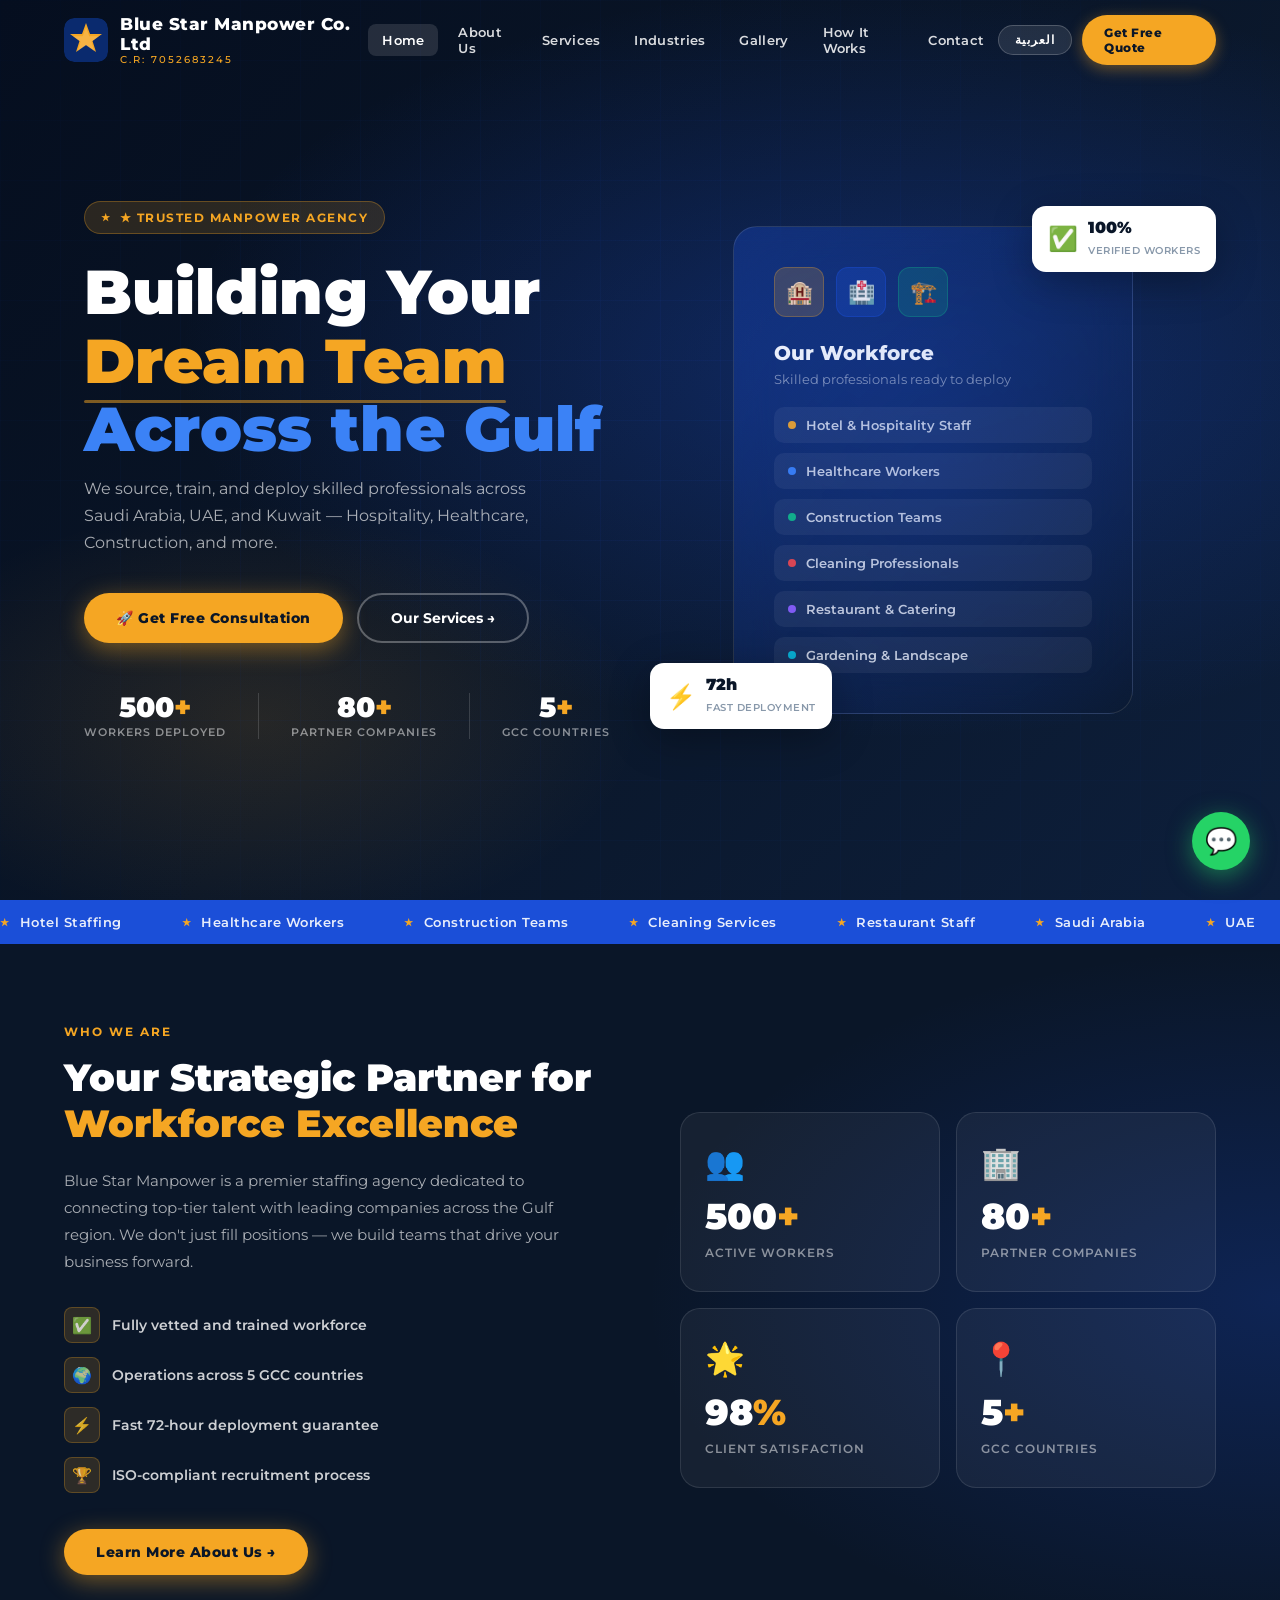
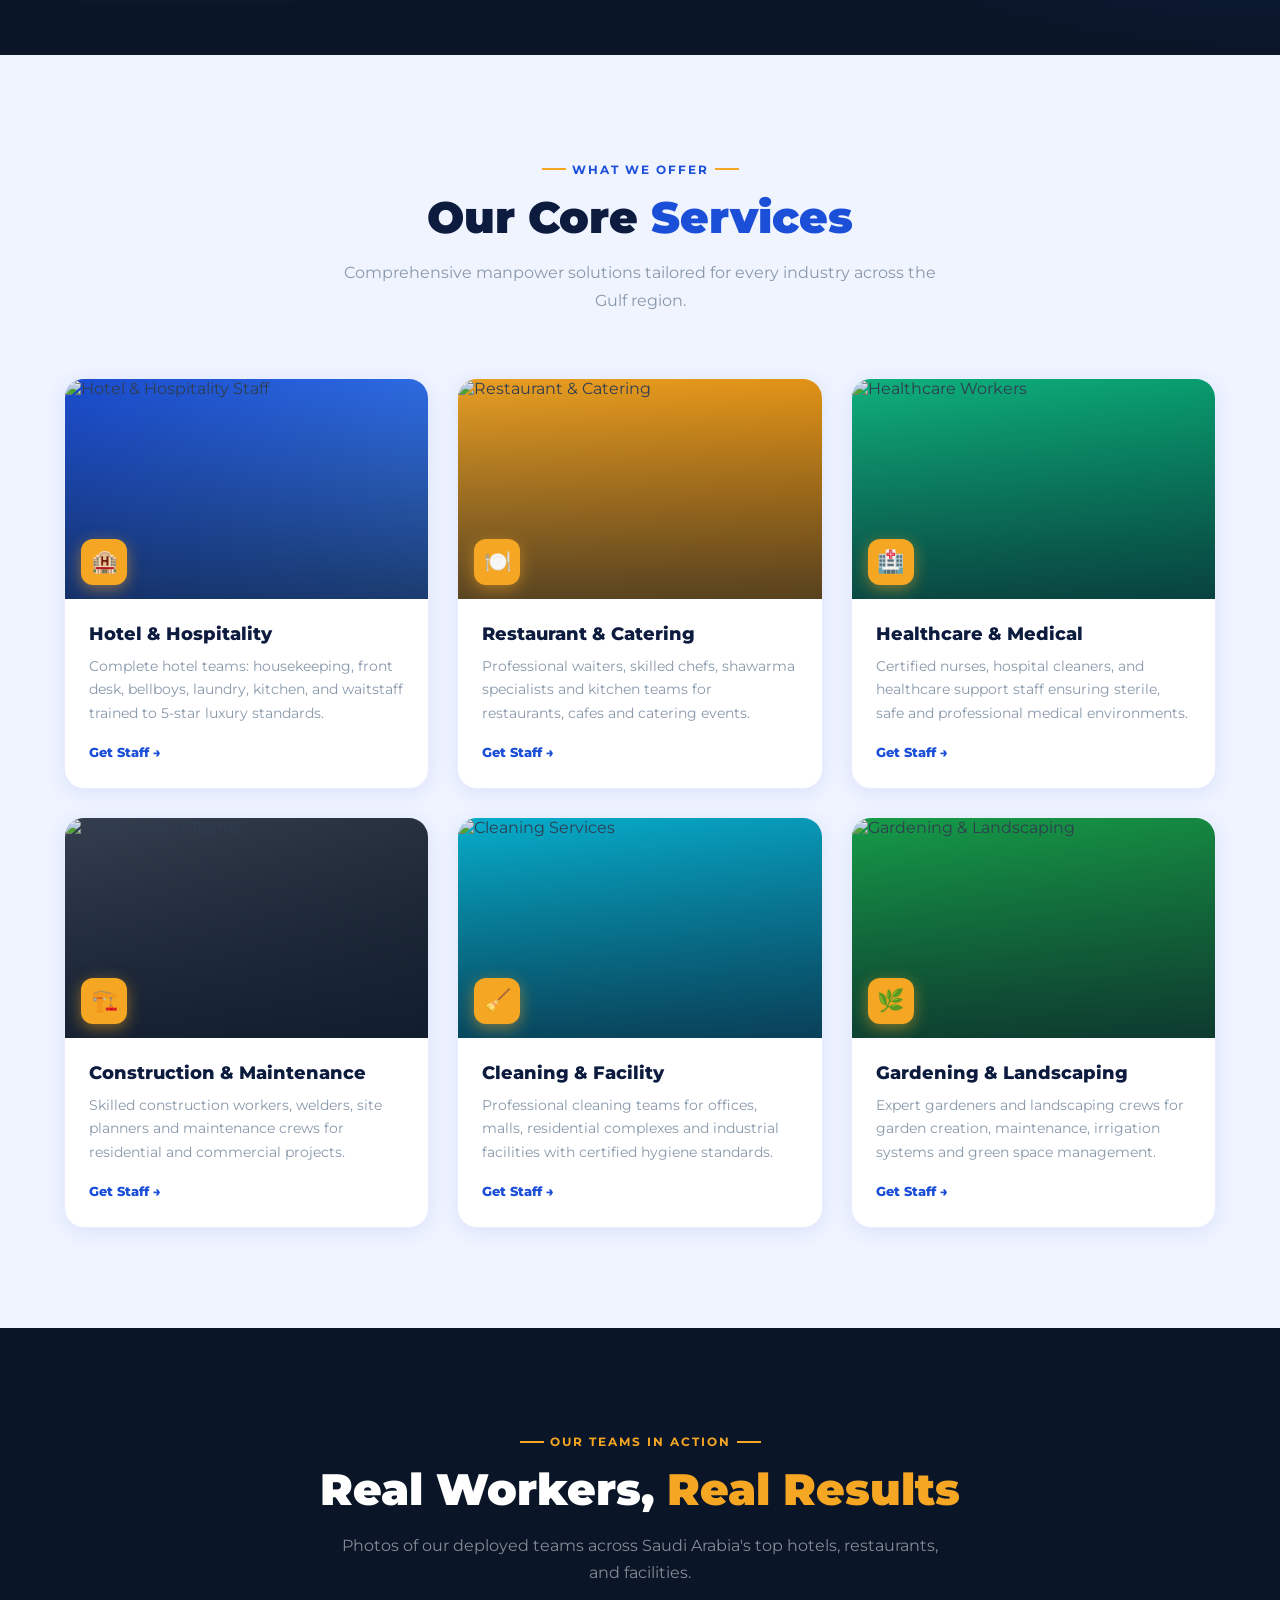
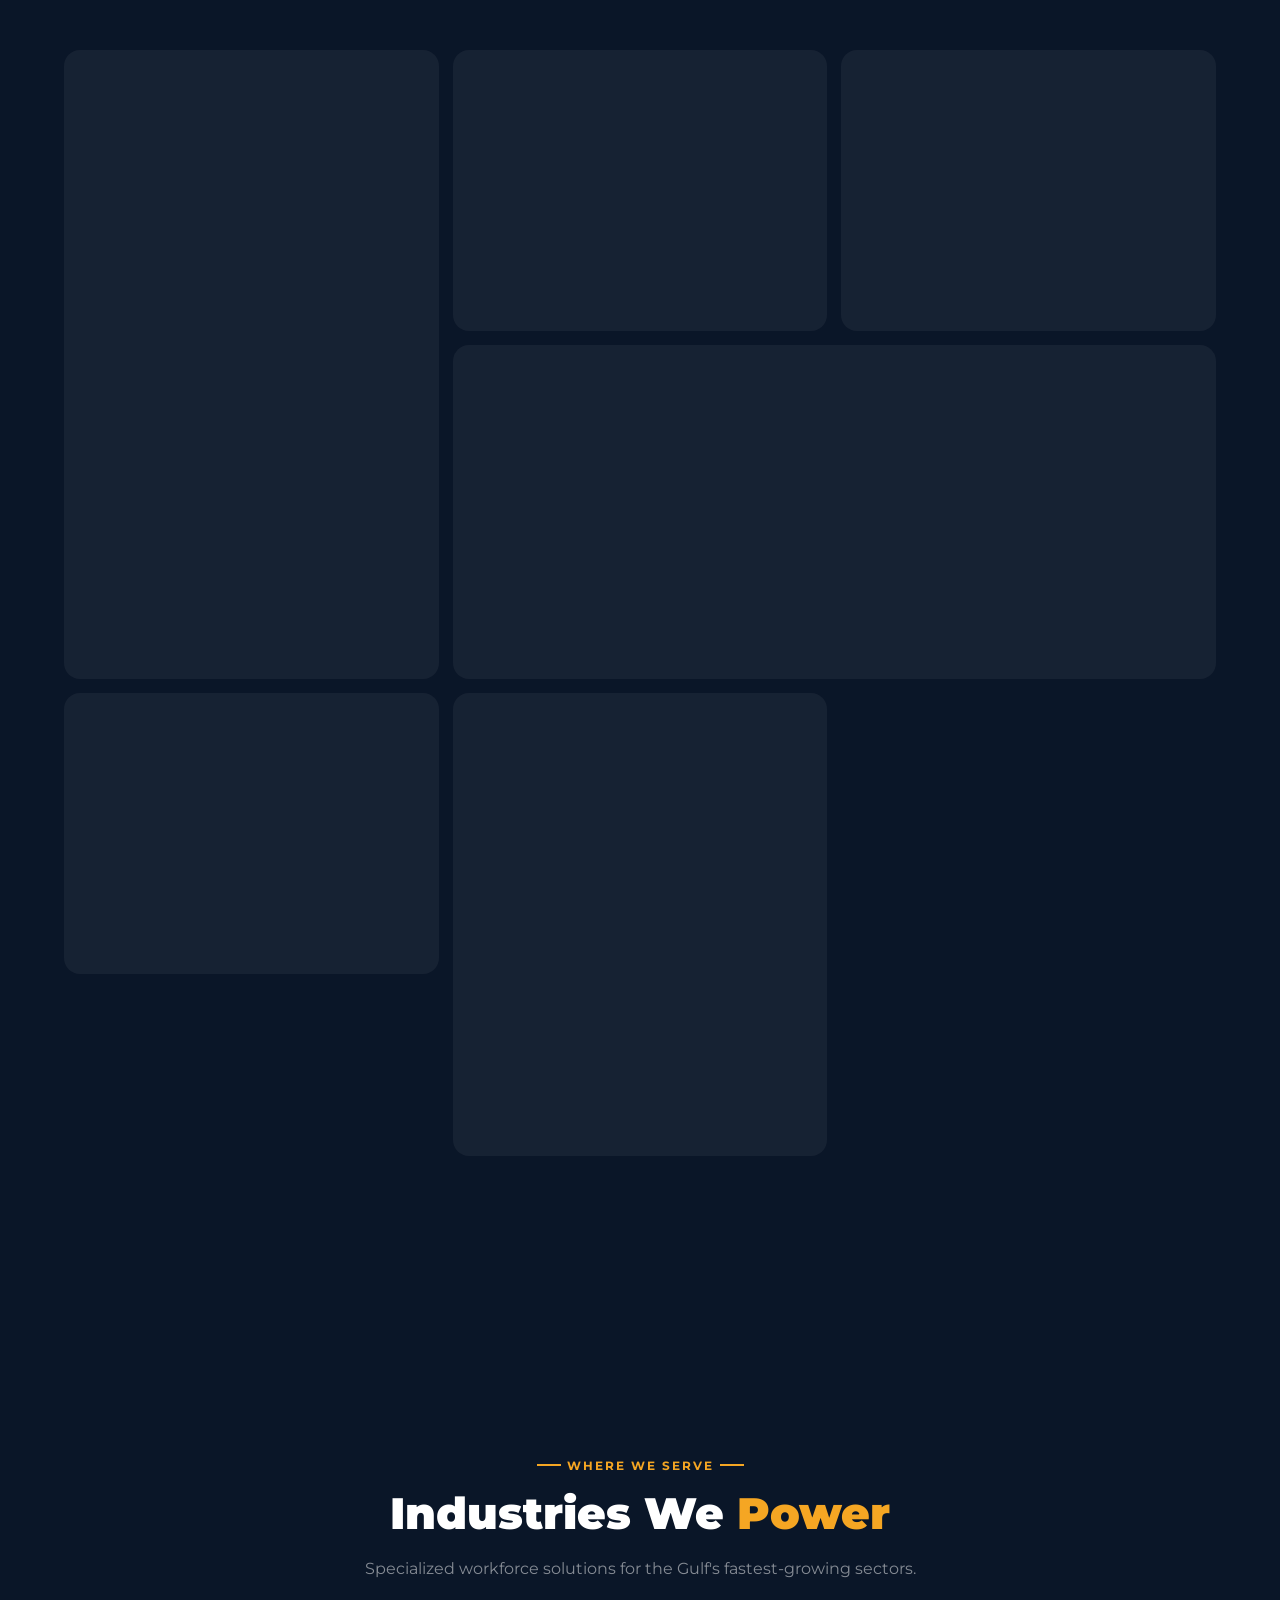
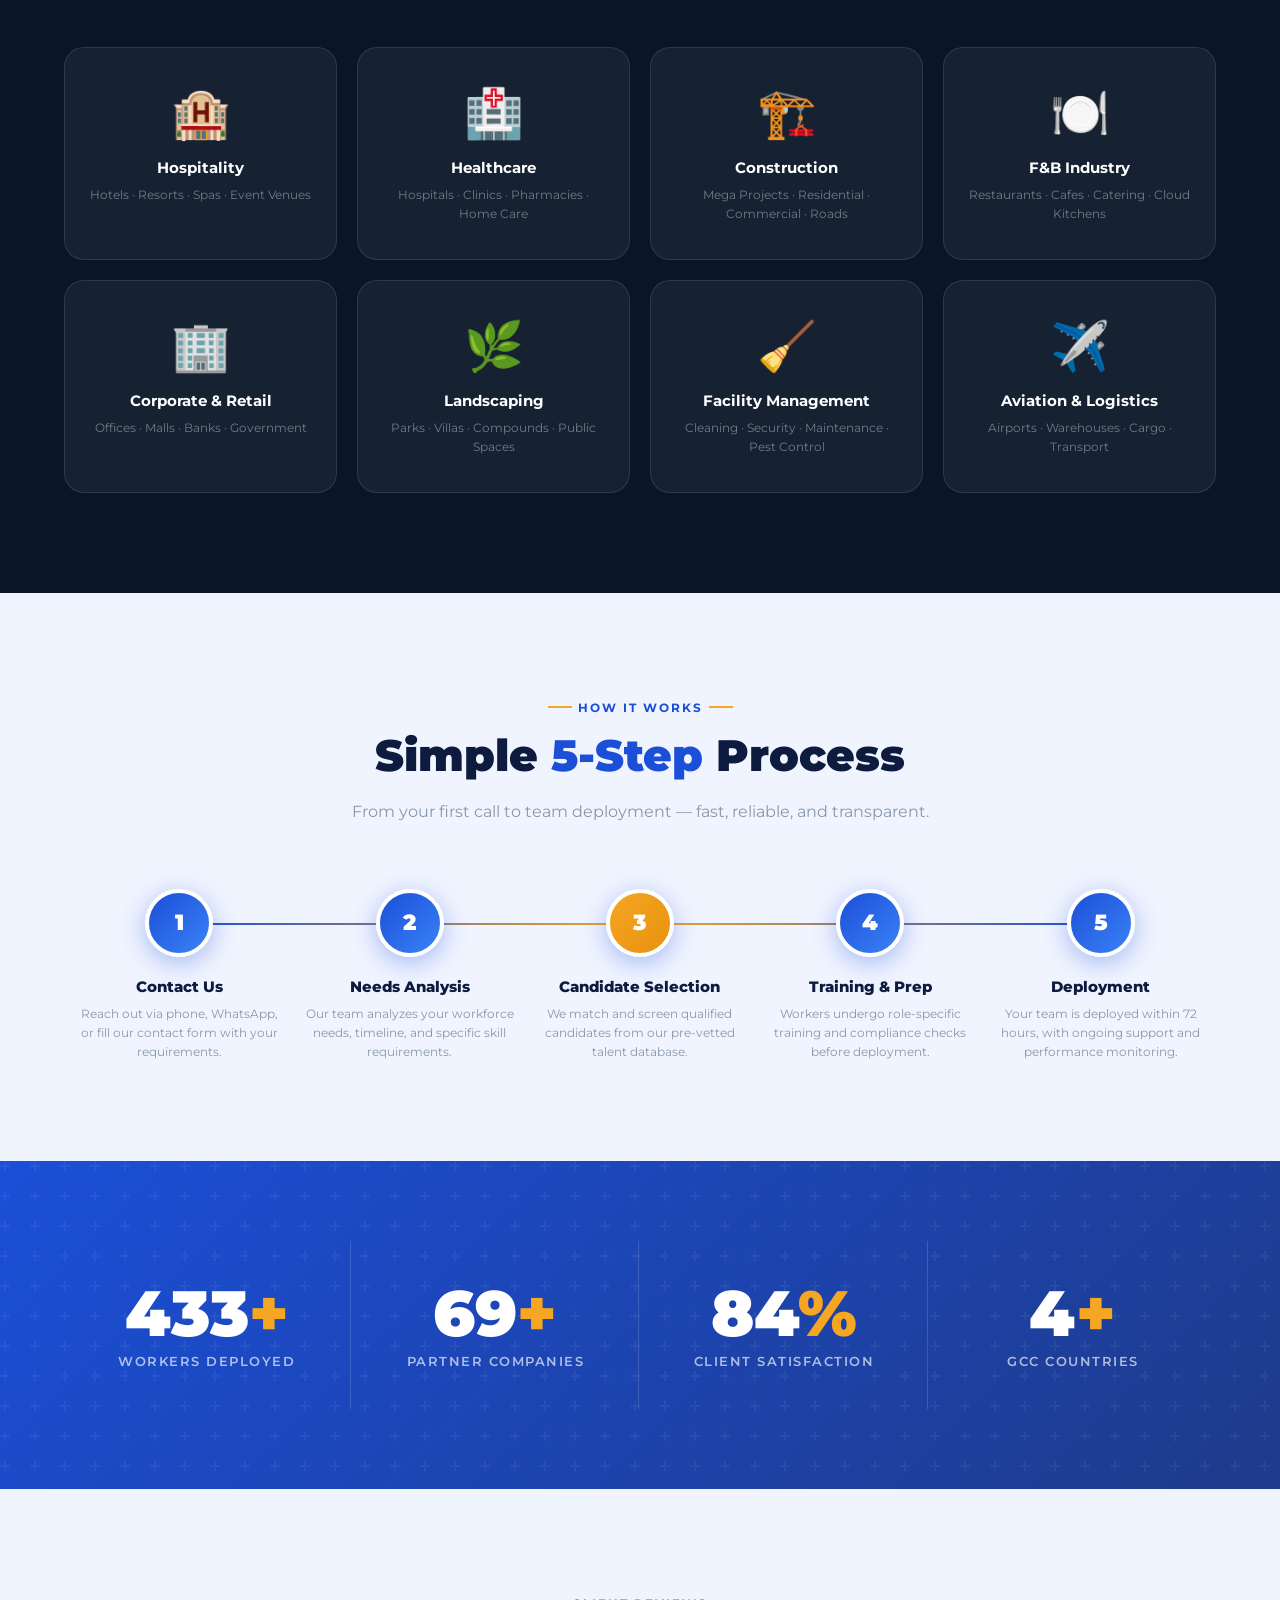
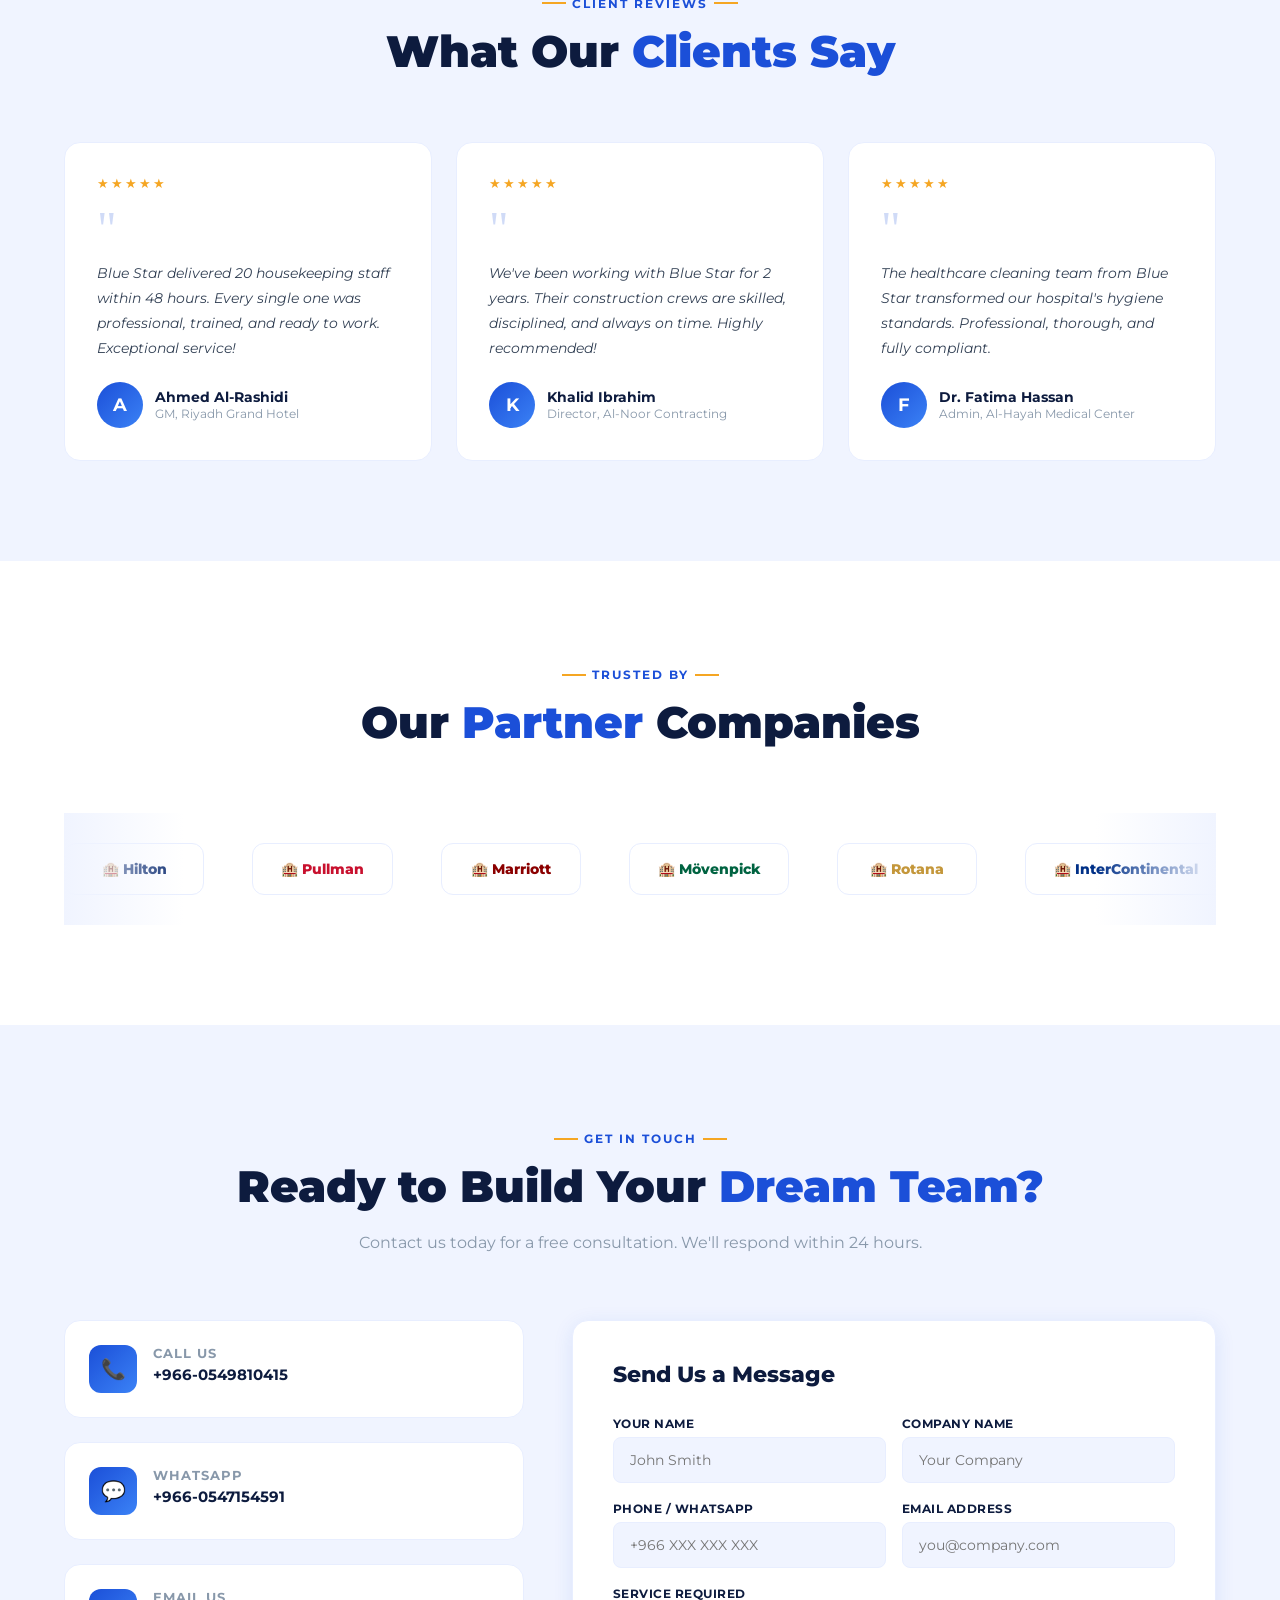
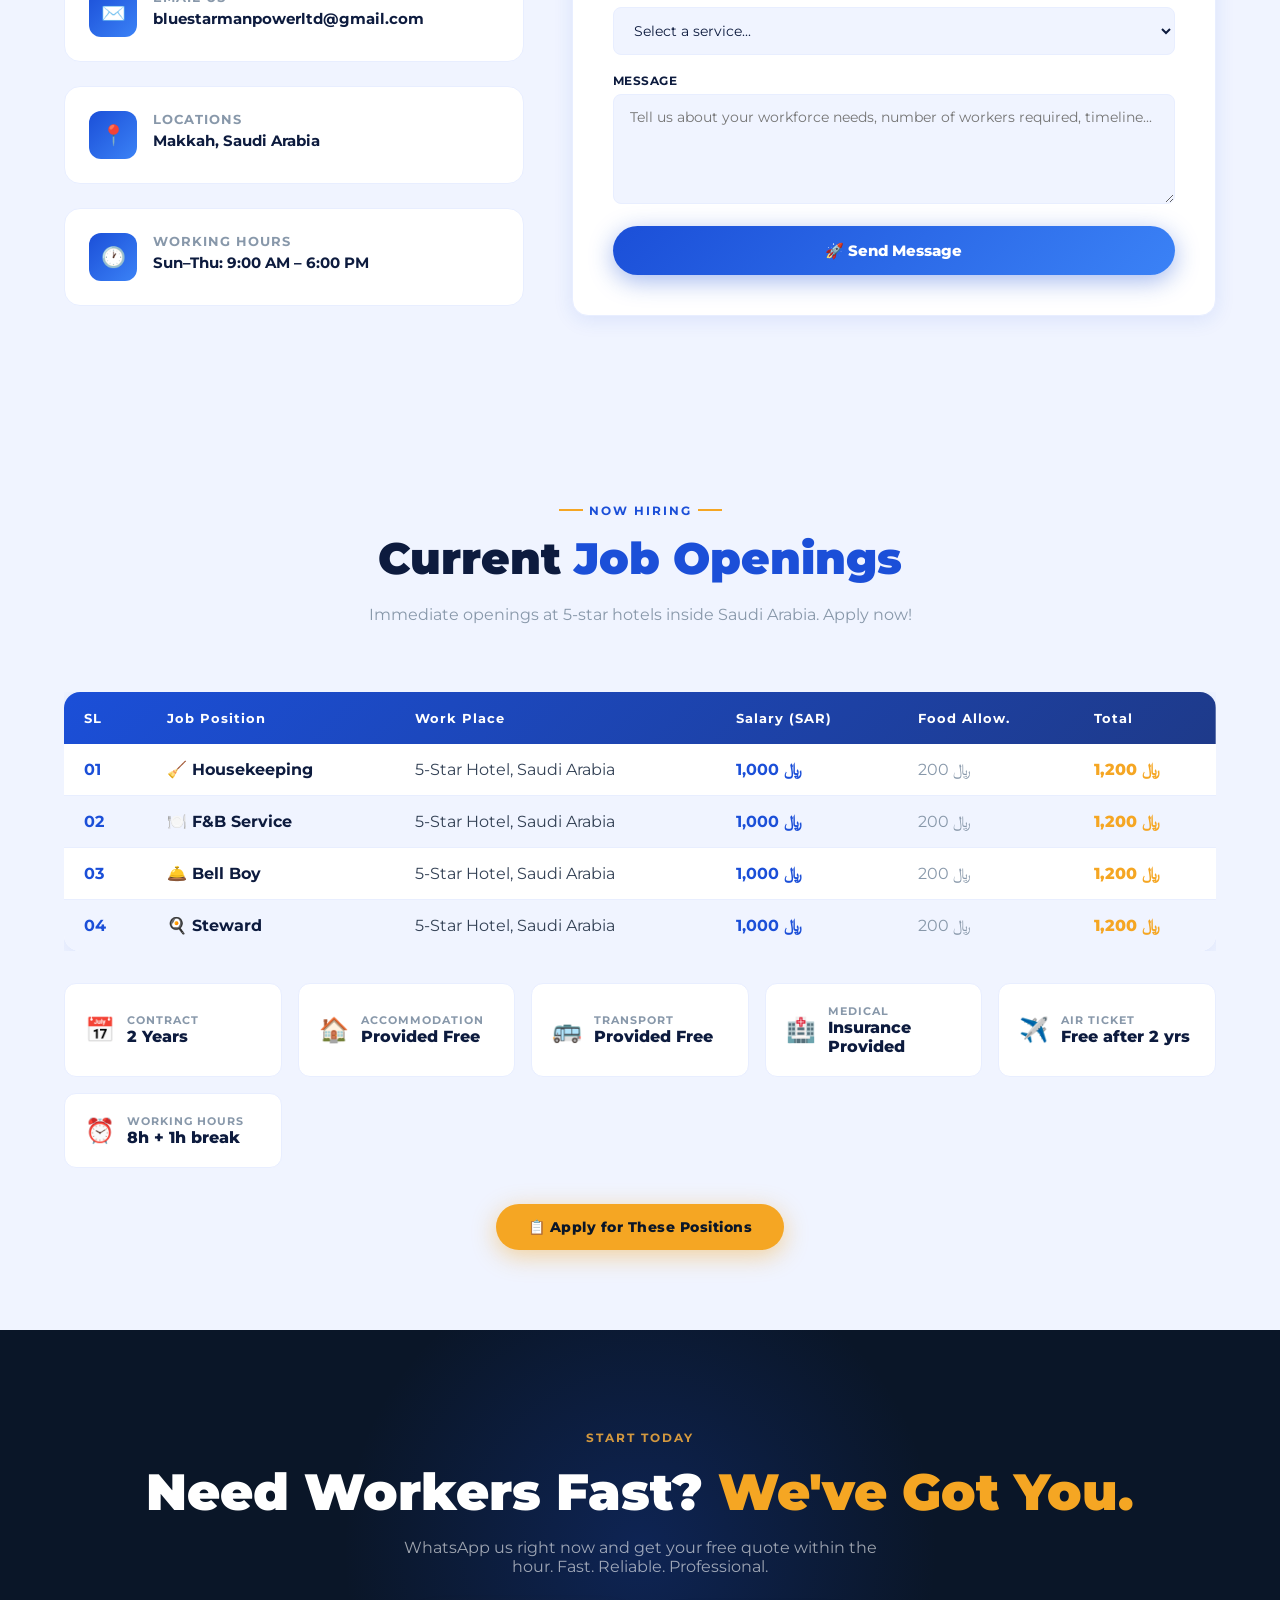
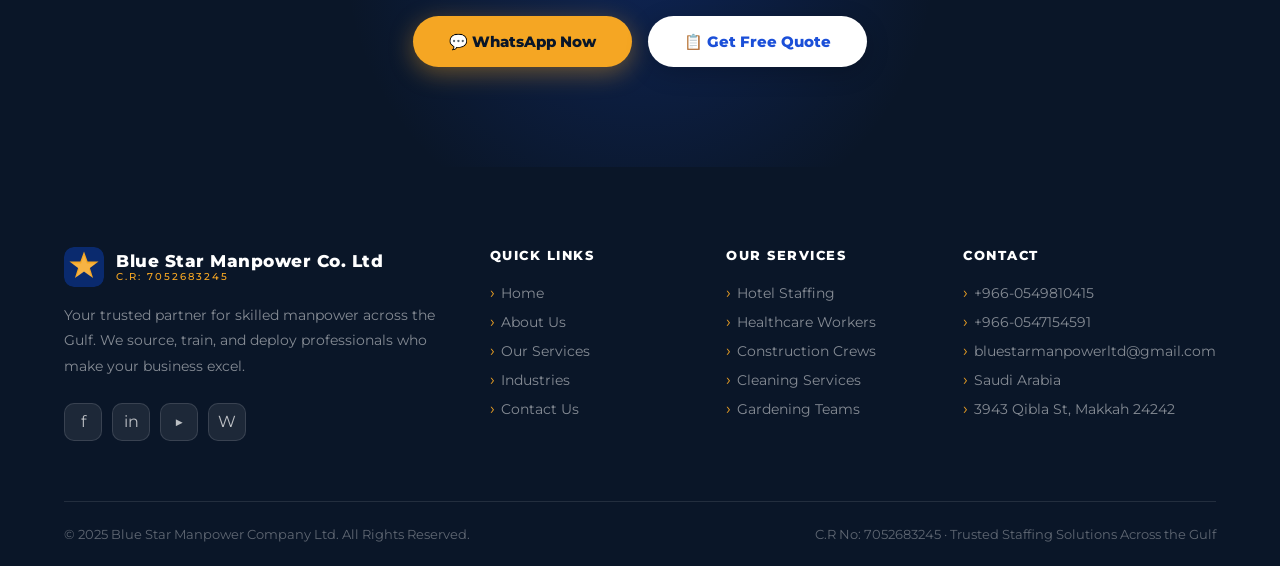
==== zdemo.html @ e88bd66d "bluestar image updated" ====
<!DOCTYPE html>
<html lang="en" dir="ltr">
<head>
<meta charset="UTF-8">
<meta name="viewport" content="width=device-width, initial-scale=1.0">
<title>Blue Star Manpower</title>
<link href="https://fonts.googleapis.com/css2?family=Montserrat:wght@300;400;600;700;800;900&family=Cairo:wght@300;400;600;700;800;900&display=swap" rel="stylesheet">
<style>
/* ===================== ROOT VARIABLES ===================== */
:root {
  --blue-deep: #0A1628;
  --blue-primary: #1B4FD8;
  --blue-mid: #1E3A8A;
  --blue-light: #3B82F6;
  --gold: #F5A623;
  --gold-light: #FCD34D;
  --white: #FFFFFF;
  --off-white: #F0F4FF;
  --gray-light: #E8EEFF;
  --gray-text: #8898AA;
  --text-dark: #0D1B3E;
  --text-body: #334155;
  --font-en: 'Montserrat', sans-serif;
  --font-ar: 'Cairo', sans-serif;
  --transition: all 0.35s cubic-bezier(0.4, 0, 0.2, 1);
  --shadow-sm: 0 4px 20px rgba(27, 79, 216, 0.10);
  --shadow-md: 0 8px 40px rgba(27, 79, 216, 0.18);
  --shadow-lg: 0 20px 60px rgba(10, 22, 40, 0.22);
  --radius: 16px;
  --radius-sm: 8px;
}

/* ===================== RESET ===================== */
*, *::before, *::after { box-sizing: border-box; margin: 0; padding: 0; }
html { scroll-behavior: smooth; }
body {
  font-family: var(--font-en);
  color: var(--text-body);
  background: var(--white);
  overflow-x: hidden;
}
body.ar { font-family: var(--font-ar); direction: rtl; }
img { max-width: 100%; display: block; }
a { text-decoration: none; color: inherit; }
ul { list-style: none; }

/* ===================== SCROLLBAR ===================== */
::-webkit-scrollbar { width: 5px; }
::-webkit-scrollbar-track { background: var(--blue-deep); }
::-webkit-scrollbar-thumb { background: var(--blue-primary); border-radius: 4px; }

/* ===================== PRELOADER ===================== */
#preloader {
  position: fixed; inset: 0; background: var(--blue-deep);
  display: flex; align-items: center; justify-content: center;
  z-index: 9999; transition: opacity 0.6s ease;
}
#preloader.hide { opacity: 0; pointer-events: none; }
.preloader-star {
  width: 60px; height: 60px;
  animation: spinStar 1s linear infinite;
}
@keyframes spinStar {
  to { transform: rotate(360deg); }
}

/* ===================== NAVBAR ===================== */
#navbar {
  position: fixed; top: 0; left: 0; right: 0; z-index: 1000;
  padding: 0 5%;
  display: flex; align-items: center; justify-content: space-between;
  height: 80px;
  transition: var(--transition);
  background: transparent;
}
#navbar.scrolled {
  background: rgba(10, 22, 40, 0.97);
  backdrop-filter: blur(20px);
  box-shadow: 0 4px 30px rgba(0,0,0,0.3);
  height: 68px;
}
.nav-logo {
  display: flex; align-items: center; gap: 12px;
}
.logo-icon {
  width: 44px; height: 44px;
  background: var(--gold);
  border-radius: 10px;
  display: flex; align-items: center; justify-content: center;
  font-size: 22px;
  flex-shrink: 0;
}
.logo-text { line-height: 1.2; }
.logo-text span:first-child {
  display: block;
  font-size: 17px; font-weight: 800;
  color: var(--white);
  letter-spacing: 0.5px;
}
.logo-text span:last-child {
  display: block;
  font-size: 10px; font-weight: 500;
  color: var(--gold);
  letter-spacing: 2px; text-transform: uppercase;
}
.nav-links {
  display: flex; align-items: center; gap: 6px;
}
.nav-links a {
  color: rgba(255,255,255,0.85);
  font-size: 13px; font-weight: 600;
  padding: 8px 14px; border-radius: 8px;
  letter-spacing: 0.3px;
  transition: var(--transition);
}
.nav-links a:hover, .nav-links a.active {
  color: var(--white);
  background: rgba(255,255,255,0.12);
}
.nav-right {
  display: flex; align-items: center; gap: 10px;
}
.lang-btn {
  background: rgba(255,255,255,0.1);
  border: 1px solid rgba(255,255,255,0.2);
  color: var(--white);
  padding: 7px 16px; border-radius: 20px;
  font-size: 12px; font-weight: 700;
  cursor: pointer; letter-spacing: 1px;
  transition: var(--transition);
}
.lang-btn:hover { background: var(--gold); border-color: var(--gold); color: var(--blue-deep); }
.nav-cta {
  background: var(--gold);
  color: var(--blue-deep) !important;
  font-weight: 800 !important;
  padding: 10px 22px !important;
  border-radius: 25px !important;
  font-size: 12px !important;
  letter-spacing: 0.5px;
  box-shadow: 0 4px 15px rgba(245,166,35,0.4);
}
.nav-cta:hover { background: var(--gold-light) !important; transform: translateY(-1px); box-shadow: 0 6px 20px rgba(245,166,35,0.5) !important; }
.hamburger {
  display: none; flex-direction: column; gap: 5px;
  cursor: pointer; padding: 5px;
}
.hamburger span {
  width: 26px; height: 2px; background: var(--white); border-radius: 2px;
  transition: var(--transition);
}

/* ===================== MOBILE NAV ===================== */
.mobile-nav {
  display: none; position: fixed;
  top: 0; right: -100%; width: 280px; height: 100vh;
  background: var(--blue-deep);
  z-index: 999; padding: 100px 30px 30px;
  flex-direction: column; gap: 8px;
  transition: right 0.4s cubic-bezier(0.4,0,0.2,1);
  box-shadow: -10px 0 40px rgba(0,0,0,0.4);
}
.mobile-nav.open { right: 0; }
.mobile-nav a {
  color: rgba(255,255,255,0.85);
  font-size: 15px; font-weight: 600;
  padding: 14px 16px; border-radius: 10px;
  border-left: 3px solid transparent;
  transition: var(--transition);
}
.mobile-nav a:hover { color: var(--gold); border-left-color: var(--gold); background: rgba(255,255,255,0.05); }
body.ar .mobile-nav { left: -100%; right: auto; }
body.ar .mobile-nav.open { left: 0; right: auto; }
body.ar .mobile-nav a { border-left: none; border-right: 3px solid transparent; }
body.ar .mobile-nav a:hover { border-right-color: var(--gold); }
.overlay {
  display: none; position: fixed; inset: 0;
  background: rgba(0,0,0,0.5); z-index: 998;
}
.overlay.show { display: block; }

/* ===================== HERO ===================== */
#hero {
  position: relative; min-height: 100vh;
  display: flex; align-items: center;
  overflow: hidden;
  background: var(--blue-deep);
}
.hero-bg {
  position: absolute; inset: 0;
  background:
    radial-gradient(ellipse 80% 60% at 70% 40%, rgba(27,79,216,0.35) 0%, transparent 70%),
    radial-gradient(ellipse 50% 40% at 20% 80%, rgba(245,166,35,0.12) 0%, transparent 60%),
    linear-gradient(135deg, #050E1F 0%, #0A1628 50%, #0D1F3C 100%);
}
.hero-grid {
  position: absolute; inset: 0;
  background-image:
    linear-gradient(rgba(27,79,216,0.08) 1px, transparent 1px),
    linear-gradient(90deg, rgba(27,79,216,0.08) 1px, transparent 1px);
  background-size: 60px 60px;
  mask-image: radial-gradient(ellipse 80% 80% at 50% 50%, black, transparent);
}
.hero-particles {
  position: absolute; inset: 0; pointer-events: none;
}
.particle {
  position: absolute; border-radius: 50%;
  background: var(--gold); opacity: 0;
  animation: floatParticle var(--dur, 8s) var(--delay, 0s) infinite ease-in-out;
}
@keyframes floatParticle {
  0%, 100% { opacity: 0; transform: translateY(0) scale(0); }
  20% { opacity: 0.6; transform: translateY(-20px) scale(1); }
  80% { opacity: 0.3; transform: translateY(-80px) scale(0.5); }
}
.hero-container {
  position: relative; z-index: 2;
  max-width: 1280px; margin: 0 auto;
  padding: 120px 5% 80px;
  display: grid; grid-template-columns: 1fr 1fr; gap: 60px;
  align-items: center;
}
.hero-badge {
  display: inline-flex; align-items: center; gap: 8px;
  background: rgba(245,166,35,0.15);
  border: 1px solid rgba(245,166,35,0.3);
  color: var(--gold); padding: 8px 16px; border-radius: 20px;
  font-size: 12px; font-weight: 700; letter-spacing: 1.5px;
  text-transform: uppercase; margin-bottom: 24px;
  animation: fadeSlideUp 0.8s ease 0.3s both;
}
.hero-badge::before { content: '★'; font-size: 10px; }
.hero-title {
  font-size: clamp(36px, 5vw, 62px);
  font-weight: 900; line-height: 1.1;
  color: var(--white); margin-bottom: 12px;
  animation: fadeSlideUp 0.8s ease 0.5s both;
}
.hero-title .highlight {
  color: var(--gold);
  position: relative;
}
.hero-title .highlight::after {
  content: '';
  position: absolute; bottom: -4px; left: 0; right: 0;
  height: 3px; background: var(--gold);
  border-radius: 2px; opacity: 0.5;
}
.hero-title .blue-text { color: var(--blue-light); }
.hero-subtitle {
  font-size: 16px; font-weight: 400;
  color: rgba(255,255,255,0.65); line-height: 1.7;
  margin-bottom: 36px; max-width: 480px;
  animation: fadeSlideUp 0.8s ease 0.7s both;
}
.hero-btns {
  display: flex; gap: 14px; flex-wrap: wrap;
  animation: fadeSlideUp 0.8s ease 0.9s both;
}
.btn-primary {
  background: var(--gold);
  color: var(--blue-deep);
  padding: 14px 32px; border-radius: 30px;
  font-size: 14px; font-weight: 800;
  letter-spacing: 0.5px;
  box-shadow: 0 6px 25px rgba(245,166,35,0.45);
  transition: var(--transition);
  display: inline-flex; align-items: center; gap: 8px;
}
.btn-primary:hover { transform: translateY(-3px); box-shadow: 0 10px 35px rgba(245,166,35,0.55); background: var(--gold-light); }
.btn-outline {
  background: transparent;
  border: 2px solid rgba(255,255,255,0.3);
  color: var(--white);
  padding: 14px 32px; border-radius: 30px;
  font-size: 14px; font-weight: 700;
  transition: var(--transition);
  display: inline-flex; align-items: center; gap: 8px;
}
.btn-outline:hover { border-color: var(--white); background: rgba(255,255,255,0.08); transform: translateY(-3px); }
.hero-stats {
  display: flex; gap: 32px; margin-top: 50px;
  animation: fadeSlideUp 0.8s ease 1.1s both;
}
.hero-stat { text-align: center; }
.hero-stat .num {
  font-size: 28px; font-weight: 900; color: var(--white);
  display: block; line-height: 1;
}
.hero-stat .num span { color: var(--gold); }
.hero-stat .lbl {
  font-size: 11px; font-weight: 600;
  color: rgba(255,255,255,0.5);
  letter-spacing: 1px; text-transform: uppercase;
  margin-top: 4px; display: block;
}
.hero-divider { width: 1px; background: rgba(255,255,255,0.15); }

/* Hero Visual */
.hero-visual {
  position: relative; display: flex;
  align-items: center; justify-content: center;
  animation: fadeSlideUp 0.8s ease 0.6s both;
}
.hero-card-main {
  background: linear-gradient(135deg, rgba(27,79,216,0.3), rgba(10,22,40,0.6));
  backdrop-filter: blur(20px);
  border: 1px solid rgba(255,255,255,0.12);
  border-radius: 24px;
  padding: 40px;
  width: 100%; max-width: 400px;
  position: relative; overflow: hidden;
}
.hero-card-main::before {
  content: '';
  position: absolute; top: -50%; right: -50%;
  width: 200%; height: 200%;
  background: radial-gradient(circle, rgba(27,79,216,0.2) 0%, transparent 60%);
  pointer-events: none;
}
.card-icon-row {
  display: flex; gap: 12px; margin-bottom: 24px;
}
.card-icon {
  width: 50px; height: 50px; border-radius: 12px;
  display: flex; align-items: center; justify-content: center;
  font-size: 22px;
}
.card-icon.gold { background: rgba(245,166,35,0.2); border: 1px solid rgba(245,166,35,0.3); }
.card-icon.blue { background: rgba(27,79,216,0.3); border: 1px solid rgba(27,79,216,0.4); }
.card-icon.green { background: rgba(16,185,129,0.2); border: 1px solid rgba(16,185,129,0.3); }
.card-title {
  font-size: 20px; font-weight: 800; color: var(--white); margin-bottom: 6px;
}
.card-sub {
  font-size: 13px; color: rgba(255,255,255,0.5); margin-bottom: 20px;
}
.card-services-list { display: flex; flex-direction: column; gap: 10px; }
.card-service-item {
  display: flex; align-items: center; gap: 10px;
  background: rgba(255,255,255,0.06); border-radius: 10px;
  padding: 10px 14px;
}
.cs-dot {
  width: 8px; height: 8px; border-radius: 50%; flex-shrink: 0;
}
.cs-dot.gold { background: var(--gold); }
.cs-dot.blue { background: var(--blue-light); }
.cs-dot.green { background: #10B981; }
.cs-dot.red { background: #EF4444; }
.cs-dot.purple { background: #8B5CF6; }
.cs-dot.cyan { background: #06B6D4; }
.card-service-item span {
  font-size: 13px; font-weight: 600; color: rgba(255,255,255,0.8);
}
.floating-badge {
  position: absolute;
  background: var(--white);
  border-radius: 14px; padding: 12px 16px;
  box-shadow: 0 10px 40px rgba(0,0,0,0.3);
  display: flex; align-items: center; gap: 10px;
  animation: floatBadge 3s ease-in-out infinite;
}
.floating-badge.badge1 { top: -20px; right: -20px; }
.floating-badge.badge2 { bottom: -15px; left: -20px; animation-delay: 1.5s; }
@keyframes floatBadge {
  0%, 100% { transform: translateY(0); }
  50% { transform: translateY(-8px); }
}
.fb-icon { font-size: 24px; }
.fb-text { line-height: 1.3; }
.fb-num { font-size: 16px; font-weight: 900; color: var(--blue-deep); display: block; }
.fb-lbl { font-size: 10px; font-weight: 600; color: var(--gray-text); text-transform: uppercase; letter-spacing: 0.5px; }

@keyframes fadeSlideUp {
  from { opacity: 0; transform: translateY(30px); }
  to { opacity: 1; transform: translateY(0); }
}

/* ===================== SECTION COMMON ===================== */
.section { padding: 100px 5%; }
.section-alt { background: var(--off-white); }
.container { max-width: 1280px; margin: 0 auto; }
.section-header { text-align: center; margin-bottom: 64px; }
.section-tag {
  display: inline-flex; align-items: center; gap: 6px;
  color: var(--blue-primary); font-size: 12px; font-weight: 700;
  letter-spacing: 2px; text-transform: uppercase; margin-bottom: 14px;
}
.section-tag::before, .section-tag::after {
  content: ''; width: 24px; height: 2px; background: var(--gold);
}
.section-title {
  font-size: clamp(28px, 3.5vw, 44px);
  font-weight: 900; color: var(--text-dark); line-height: 1.2;
  margin-bottom: 16px;
}
.section-title span { color: var(--blue-primary); }
.section-desc {
  font-size: 16px; color: var(--gray-text);
  max-width: 600px; margin: 0 auto; line-height: 1.7;
}

/* ===================== TICKER ===================== */
.ticker-wrap {
  background: var(--blue-primary);
  padding: 14px 0; overflow: hidden;
  position: relative;
}
.ticker-track {
  display: flex; gap: 60px;
  width: max-content;
  animation: ticker 30s linear infinite;
}
.ticker-item {
  display: flex; align-items: center; gap: 10px;
  color: rgba(255,255,255,0.9); font-size: 13px; font-weight: 600;
  white-space: nowrap; letter-spacing: 0.5px;
}
.ticker-item::before { content: '★'; color: var(--gold); font-size: 10px; }
@keyframes ticker { to { transform: translateX(-50%); } }

/* ===================== ABOUT STRIP ===================== */
#about-strip {
  padding: 80px 5%;
  background: var(--blue-deep);
  position: relative; overflow: hidden;
}
#about-strip::before {
  content: '';
  position: absolute; top: 0; right: 0; width: 50%; height: 100%;
  background: radial-gradient(ellipse at right, rgba(27,79,216,0.25), transparent 70%);
}
.about-grid {
  max-width: 1280px; margin: 0 auto;
  display: grid; grid-template-columns: 1fr 1fr; gap: 80px;
  align-items: center; position: relative; z-index: 1;
}
.about-label {
  color: var(--gold); font-size: 12px; font-weight: 700;
  letter-spacing: 2px; text-transform: uppercase; margin-bottom: 16px;
}
.about-heading {
  font-size: clamp(28px, 3vw, 42px); font-weight: 900;
  color: var(--white); line-height: 1.2; margin-bottom: 20px;
}
.about-heading span { color: var(--gold); }
.about-body {
  font-size: 15px; color: rgba(255,255,255,0.65);
  line-height: 1.8; margin-bottom: 32px;
}
.about-features { display: flex; flex-direction: column; gap: 14px; margin-bottom: 36px; }
.about-feature {
  display: flex; align-items: center; gap: 12px;
  color: rgba(255,255,255,0.8); font-size: 14px; font-weight: 600;
}
.af-icon {
  width: 36px; height: 36px; border-radius: 8px;
  background: rgba(245,166,35,0.15); border: 1px solid rgba(245,166,35,0.25);
  display: flex; align-items: center; justify-content: center; font-size: 16px;
  flex-shrink: 0;
}
.about-visual {
  display: grid; grid-template-columns: 1fr 1fr; gap: 16px;
}
.about-card {
  background: rgba(255,255,255,0.05);
  border: 1px solid rgba(255,255,255,0.1);
  border-radius: 20px; padding: 30px 24px;
  transition: var(--transition);
  position: relative; overflow: hidden;
}
.about-card:hover { background: rgba(27,79,216,0.2); border-color: rgba(27,79,216,0.4); transform: translateY(-4px); }
.about-card::before {
  content: ''; position: absolute; top: 0; left: 0; right: 0; height: 3px;
  background: linear-gradient(90deg, var(--gold), var(--blue-light));
  transform: scaleX(0); transition: var(--transition);
  transform-origin: left;
}
.about-card:hover::before { transform: scaleX(1); }
.about-card.span2 { grid-column: span 2; }
.ac-icon { font-size: 32px; margin-bottom: 12px; }
.ac-num {
  font-size: 36px; font-weight: 900; color: var(--white); margin-bottom: 4px;
  display: block;
}
.ac-num span { color: var(--gold); }
.ac-lbl { font-size: 12px; font-weight: 600; color: rgba(255,255,255,0.5); letter-spacing: 1px; text-transform: uppercase; }

/* ===================== SERVICES ===================== */
.services-grid {
  display: grid;
  grid-template-columns: repeat(3, 1fr);
  gap: 24px;
}
.service-card {
  background: var(--white);
  border: 1px solid var(--gray-light);
  border-radius: var(--radius);
  padding: 36px 28px;
  position: relative; overflow: hidden;
  transition: var(--transition);
  cursor: default;
}
.service-card:hover {
  transform: translateY(-8px);
  box-shadow: var(--shadow-md);
  border-color: var(--blue-light);
}
.service-card::after {
  content: '';
  position: absolute; bottom: 0; left: 0; right: 0; height: 4px;
  background: linear-gradient(90deg, var(--blue-primary), var(--gold));
  transform: scaleX(0); transition: var(--transition); transform-origin: left;
}
.service-card:hover::after { transform: scaleX(1); }
.sc-icon {
  width: 60px; height: 60px; border-radius: 16px;
  background: linear-gradient(135deg, var(--blue-primary), var(--blue-light));
  display: flex; align-items: center; justify-content: center;
  font-size: 26px; margin-bottom: 20px;
  transition: var(--transition);
}
.service-card:hover .sc-icon { transform: scale(1.1) rotate(-5deg); }
.sc-title {
  font-size: 18px; font-weight: 800; color: var(--text-dark); margin-bottom: 10px;
}
.sc-desc { font-size: 14px; color: var(--gray-text); line-height: 1.7; }
.sc-link {
  display: inline-flex; align-items: center; gap: 6px;
  color: var(--blue-primary); font-size: 13px; font-weight: 700;
  margin-top: 18px; transition: var(--transition);
}
.sc-link:hover { gap: 10px; }
.sc-arrow { transition: var(--transition); }

/* ===================== INDUSTRIES ===================== */
#industries { background: var(--blue-deep); }
#industries .section-title { color: var(--white); }
#industries .section-desc { color: rgba(255,255,255,0.5); }
#industries .section-tag { color: var(--gold); }
.industries-grid {
  display: grid; grid-template-columns: repeat(4, 1fr); gap: 20px;
}
.industry-card {
  border-radius: 20px; padding: 36px 24px;
  background: rgba(255,255,255,0.05);
  border: 1px solid rgba(255,255,255,0.1);
  text-align: center;
  transition: var(--transition); position: relative; overflow: hidden;
}
.industry-card::before {
  content: '';
  position: absolute; inset: 0; opacity: 0;
  background: linear-gradient(135deg, rgba(27,79,216,0.3), rgba(245,166,35,0.1));
  transition: var(--transition);
}
.industry-card:hover::before { opacity: 1; }
.industry-card:hover { transform: translateY(-6px); border-color: rgba(27,79,216,0.5); }
.ic-emoji { font-size: 48px; margin-bottom: 16px; display: block; }
.ic-name { font-size: 15px; font-weight: 700; color: var(--white); margin-bottom: 8px; }
.ic-roles { font-size: 12px; color: rgba(255,255,255,0.4); line-height: 1.6; }

/* ===================== PROCESS ===================== */
.process-steps {
  display: grid; grid-template-columns: repeat(5, 1fr);
  gap: 0; position: relative; margin-top: 20px;
}
.process-steps::before {
  content: '';
  position: absolute; top: 34px; left: 10%; right: 10%;
  height: 2px;
  background: linear-gradient(90deg, var(--blue-primary), var(--gold), var(--blue-primary));
  z-index: 0;
}
.process-step {
  text-align: center; padding: 0 10px; position: relative; z-index: 1;
}
.ps-num {
  width: 68px; height: 68px; border-radius: 50%;
  background: linear-gradient(135deg, var(--blue-primary), var(--blue-light));
  display: flex; align-items: center; justify-content: center;
  margin: 0 auto 20px;
  font-size: 22px; font-weight: 900; color: var(--white);
  border: 4px solid var(--white);
  box-shadow: 0 6px 25px rgba(27,79,216,0.35);
  transition: var(--transition);
  position: relative;
}
.process-step:nth-child(3) .ps-num { background: linear-gradient(135deg, var(--gold), #E8920E); }
.process-step:hover .ps-num { transform: scale(1.1); }
.ps-title { font-size: 15px; font-weight: 800; color: var(--text-dark); margin-bottom: 8px; }
.ps-desc { font-size: 12px; color: var(--gray-text); line-height: 1.6; }

/* ===================== TESTIMONIALS ===================== */
.testimonials-grid {
  display: grid; grid-template-columns: repeat(3, 1fr); gap: 24px;
}
.testimonial-card {
  background: var(--white); border-radius: var(--radius);
  padding: 32px; border: 1px solid var(--gray-light);
  transition: var(--transition); position: relative;
}
.testimonial-card:hover { transform: translateY(-6px); box-shadow: var(--shadow-md); }
.tc-quote {
  font-size: 48px; color: var(--blue-primary); opacity: 0.2;
  line-height: 1; margin-bottom: 8px; font-family: Georgia, serif;
}
.tc-text {
  font-size: 14px; color: var(--text-body); line-height: 1.8;
  margin-bottom: 20px; font-style: italic;
}
.tc-author { display: flex; align-items: center; gap: 12px; }
.tc-avatar {
  width: 46px; height: 46px; border-radius: 50%;
  background: linear-gradient(135deg, var(--blue-primary), var(--blue-light));
  display: flex; align-items: center; justify-content: center;
  font-size: 18px; font-weight: 700; color: var(--white);
  flex-shrink: 0;
}
.tc-name { font-size: 14px; font-weight: 700; color: var(--text-dark); }
.tc-role { font-size: 12px; color: var(--gray-text); }
.tc-stars { color: var(--gold); font-size: 13px; margin-bottom: 14px; letter-spacing: 2px; }

/* ===================== STATS SECTION ===================== */
#stats {
  background: linear-gradient(135deg, var(--blue-primary) 0%, var(--blue-mid) 100%);
  padding: 80px 5%;
  position: relative; overflow: hidden;
}
#stats::before {
  content: '';
  position: absolute; inset: 0;
  background: url("data:image/svg+xml,%3Csvg width='60' height='60' viewBox='0 0 60 60' xmlns='http://www.w3.org/2000/svg'%3E%3Cg fill='none' fill-rule='evenodd'%3E%3Cg fill='%23ffffff' fill-opacity='0.05'%3E%3Cpath d='M36 34v-4h-2v4h-4v2h4v4h2v-4h4v-2h-4zm0-30V0h-2v4h-4v2h4v4h2V6h4V4h-4zM6 34v-4H4v4H0v2h4v4h2v-4h4v-2H6zM6 4V0H4v4H0v2h4v4h2V6h4V4H6z'/%3E%3C/g%3E%3C/g%3E%3C/svg%3E");
}
.stats-grid {
  max-width: 1280px; margin: 0 auto;
  display: grid; grid-template-columns: repeat(4, 1fr); gap: 2px;
  position: relative; z-index: 1;
}
.stat-item {
  text-align: center; padding: 40px 20px;
  border-right: 1px solid rgba(255,255,255,0.15);
}
.stat-item:last-child { border-right: none; }
.stat-number {
  font-size: clamp(42px, 5vw, 64px); font-weight: 900; color: var(--white);
  display: block; line-height: 1;
}
.stat-number span { color: var(--gold); }
.stat-label {
  font-size: 13px; font-weight: 600; color: rgba(255,255,255,0.65);
  letter-spacing: 1.5px; text-transform: uppercase; margin-top: 8px;
  display: block;
}

/* ===================== CLIENTS ===================== */
.clients-track-wrap { overflow: hidden; position: relative; padding: 30px 0; }
.clients-track-wrap::before,
.clients-track-wrap::after {
  content: ''; position: absolute; top: 0; bottom: 0; width: 120px; z-index: 2;
}
.clients-track-wrap::before { left: 0; background: linear-gradient(90deg, var(--off-white), transparent); }
.clients-track-wrap::after { right: 0; background: linear-gradient(-90deg, var(--off-white), transparent); }
.clients-track {
  display: flex; gap: 48px; width: max-content;
  animation: clientsTicker 25s linear infinite;
}
@keyframes clientsTicker { to { transform: translateX(-50%); } }
.client-logo {
  background: var(--white); border: 1px solid var(--gray-light);
  border-radius: 12px; padding: 16px 28px;
  display: flex; align-items: center; justify-content: center;
  font-size: 14px; font-weight: 700; color: var(--gray-text);
  white-space: nowrap; min-width: 140px;
  transition: var(--transition);
}
.client-logo:hover { border-color: var(--blue-primary); color: var(--blue-primary); }

/* ===================== CTA SECTION ===================== */
#cta-section {
  background: var(--blue-deep);
  padding: 100px 5%; text-align: center;
  position: relative; overflow: hidden;
}
#cta-section::before {
  content: '';
  position: absolute; top: 50%; left: 50%; transform: translate(-50%, -50%);
  width: 600px; height: 600px; border-radius: 50%;
  background: radial-gradient(circle, rgba(27,79,216,0.25), transparent 70%);
  pointer-events: none;
}
.cta-tag { color: var(--gold); font-size: 12px; font-weight: 700; letter-spacing: 2px; text-transform: uppercase; margin-bottom: 16px; }
.cta-title {
  font-size: clamp(32px, 4vw, 52px); font-weight: 900; color: var(--white);
  line-height: 1.2; margin-bottom: 16px; position: relative; z-index: 1;
}
.cta-title span { color: var(--gold); }
.cta-desc { font-size: 16px; color: rgba(255,255,255,0.6); max-width: 500px; margin: 0 auto 40px; position: relative; z-index: 1; }
.cta-btns { display: flex; gap: 16px; justify-content: center; flex-wrap: wrap; position: relative; z-index: 1; }
.btn-white {
  background: var(--white); color: var(--blue-primary);
  padding: 16px 36px; border-radius: 30px;
  font-size: 15px; font-weight: 800;
  box-shadow: 0 6px 25px rgba(0,0,0,0.2);
  transition: var(--transition);
}
.btn-white:hover { transform: translateY(-3px); box-shadow: 0 12px 35px rgba(0,0,0,0.3); }
.btn-gold {
  background: var(--gold); color: var(--blue-deep);
  padding: 16px 36px; border-radius: 30px;
  font-size: 15px; font-weight: 800;
  box-shadow: 0 6px 25px rgba(245,166,35,0.4);
  transition: var(--transition);
}
.btn-gold:hover { transform: translateY(-3px); background: var(--gold-light); }
.whatsapp-float {
  position: fixed; bottom: 30px; right: 30px; z-index: 999;
  width: 58px; height: 58px; border-radius: 50%;
  background: #25D366;
  display: flex; align-items: center; justify-content: center;
  font-size: 26px; box-shadow: 0 6px 25px rgba(37,211,102,0.5);
  animation: waPulse 2.5s ease-in-out infinite;
  transition: var(--transition);
}
.whatsapp-float:hover { transform: scale(1.1); }
body.ar .whatsapp-float { right: auto; left: 30px; }
@keyframes waPulse {
  0%, 100% { box-shadow: 0 6px 25px rgba(37,211,102,0.5); }
  50% { box-shadow: 0 6px 40px rgba(37,211,102,0.8); }
}

/* ===================== CONTACT SECTION ===================== */
.contact-grid {
  display: grid; grid-template-columns: 1fr 1.4fr; gap: 48px; align-items: start;
}
.contact-info { display: flex; flex-direction: column; gap: 24px; }
.contact-card {
  background: var(--white); border-radius: var(--radius);
  padding: 24px; border: 1px solid var(--gray-light);
  display: flex; gap: 16px; align-items: flex-start;
  transition: var(--transition);
}
.contact-card:hover { box-shadow: var(--shadow-sm); border-color: var(--blue-light); }
.cc-icon {
  width: 48px; height: 48px; border-radius: 12px;
  background: linear-gradient(135deg, var(--blue-primary), var(--blue-light));
  display: flex; align-items: center; justify-content: center;
  font-size: 20px; flex-shrink: 0;
}
.cc-title { font-size: 13px; font-weight: 700; color: var(--gray-text); text-transform: uppercase; letter-spacing: 1px; margin-bottom: 4px; }
.cc-text { font-size: 15px; font-weight: 700; color: var(--text-dark); }
.contact-form {
  background: var(--white); border-radius: var(--radius);
  padding: 40px; border: 1px solid var(--gray-light);
  box-shadow: var(--shadow-sm);
}
.form-title { font-size: 22px; font-weight: 800; color: var(--text-dark); margin-bottom: 28px; }
.form-row { display: grid; grid-template-columns: 1fr 1fr; gap: 16px; }
.form-group { margin-bottom: 18px; }
.form-group label {
  display: block; font-size: 12px; font-weight: 700;
  color: var(--text-dark); letter-spacing: 0.5px; margin-bottom: 6px;
  text-transform: uppercase;
}
.form-group input, .form-group select, .form-group textarea {
  width: 100%; padding: 13px 16px;
  border: 1.5px solid var(--gray-light);
  border-radius: var(--radius-sm);
  font-family: inherit; font-size: 14px; color: var(--text-dark);
  background: var(--off-white); outline: none;
  transition: var(--transition);
}
.form-group input:focus, .form-group select:focus, .form-group textarea:focus {
  border-color: var(--blue-primary);
  background: var(--white);
  box-shadow: 0 0 0 4px rgba(27,79,216,0.08);
}
.form-group textarea { height: 110px; resize: vertical; }
.btn-submit {
  width: 100%; background: linear-gradient(135deg, var(--blue-primary), var(--blue-light));
  color: var(--white); padding: 15px; border: none; border-radius: 30px;
  font-size: 15px; font-weight: 800; cursor: pointer;
  font-family: inherit;
  box-shadow: 0 6px 25px rgba(27,79,216,0.4);
  transition: var(--transition);
}
.btn-submit:hover { transform: translateY(-2px); box-shadow: 0 10px 35px rgba(27,79,216,0.5); }

/* ===================== FOOTER ===================== */
footer {
  background: var(--blue-deep);
  padding: 80px 5% 0;
}
.footer-grid {
  max-width: 1280px; margin: 0 auto;
  display: grid; grid-template-columns: 2fr 1fr 1fr 1fr;
  gap: 48px; padding-bottom: 60px;
  border-bottom: 1px solid rgba(255,255,255,0.1);
}
.footer-brand { }
.footer-logo { display: flex; align-items: center; gap: 12px; margin-bottom: 16px; }
.footer-logo .logo-icon { width: 40px; height: 40px; font-size: 18px; }
.footer-desc { font-size: 14px; color: rgba(255,255,255,0.5); line-height: 1.8; margin-bottom: 24px; }
.footer-socials { display: flex; gap: 10px; }
.social-btn {
  width: 38px; height: 38px; border-radius: 10px;
  background: rgba(255,255,255,0.08); border: 1px solid rgba(255,255,255,0.12);
  display: flex; align-items: center; justify-content: center;
  font-size: 16px; color: rgba(255,255,255,0.7);
  transition: var(--transition);
}
.social-btn:hover { background: var(--blue-primary); border-color: var(--blue-primary); color: var(--white); transform: translateY(-2px); }
.footer-col-title {
  font-size: 13px; font-weight: 800; color: var(--white);
  letter-spacing: 1.5px; text-transform: uppercase; margin-bottom: 20px;
}
.footer-col ul { display: flex; flex-direction: column; gap: 10px; }
.footer-col a {
  font-size: 14px; color: rgba(255,255,255,0.5);
  transition: var(--transition);
  display: flex; align-items: center; gap: 6px;
}
.footer-col a::before { content: '›'; color: var(--gold); font-size: 16px; }
.footer-col a:hover { color: var(--white); padding-left: 4px; }
body.ar .footer-col a::before { content: '‹'; }
body.ar .footer-col a:hover { padding-left: 0; padding-right: 4px; }
.footer-bottom {
  max-width: 1280px; margin: 0 auto;
  padding: 24px 0;
  display: flex; align-items: center; justify-content: space-between;
  font-size: 13px; color: rgba(255,255,255,0.35);
}
.footer-bottom a { color: var(--gold); }

/* ===================== SCROLL ANIMATIONS ===================== */
.reveal {
  opacity: 0; transform: translateY(40px);
  transition: opacity 0.7s ease, transform 0.7s ease;
}
.reveal.visible { opacity: 1; transform: translateY(0); }
.reveal-left { opacity: 0; transform: translateX(-40px); transition: opacity 0.7s ease, transform 0.7s ease; }
.reveal-left.visible { opacity: 1; transform: translateX(0); }
.reveal-right { opacity: 0; transform: translateX(40px); transition: opacity 0.7s ease, transform 0.7s ease; }
.reveal-right.visible { opacity: 1; transform: translateX(0); }
.delay-1 { transition-delay: 0.1s; }
.delay-2 { transition-delay: 0.2s; }
.delay-3 { transition-delay: 0.3s; }
.delay-4 { transition-delay: 0.4s; }
.delay-5 { transition-delay: 0.5s; }

/* ===================== RESPONSIVE ===================== */
@media (max-width: 1024px) {
  .hero-container { grid-template-columns: 1fr; text-align: center; }
  .hero-subtitle { max-width: 100%; margin-left: auto; margin-right: auto; }
  .hero-btns { justify-content: center; }
  .hero-stats { justify-content: center; }
  .hero-visual { display: none; }
  .services-grid { grid-template-columns: repeat(2, 1fr); }
  .industries-grid { grid-template-columns: repeat(2, 1fr); }
  .process-steps { grid-template-columns: 1fr 1fr; gap: 30px; }
  .process-steps::before { display: none; }
  .testimonials-grid { grid-template-columns: 1fr 1fr; }
  .about-grid { grid-template-columns: 1fr; gap: 40px; }
  .about-visual { grid-template-columns: repeat(4, 1fr); }
  .about-card.span2 { grid-column: span 2; }
  .contact-grid { grid-template-columns: 1fr; }
  .footer-grid { grid-template-columns: 1fr 1fr; }
}
@media (max-width: 768px) {
  .nav-links { display: none; }
  .hamburger { display: flex; }
  .mobile-nav { display: flex; }
  .services-grid { grid-template-columns: 1fr; }
  .industries-grid { grid-template-columns: 1fr 1fr; }
  .stats-grid { grid-template-columns: 1fr 1fr; }
  .stat-item { border-right: none; border-bottom: 1px solid rgba(255,255,255,0.15); }
  .stat-item:nth-child(2), .stat-item:nth-child(4) { border-bottom: none; }
  .testimonials-grid { grid-template-columns: 1fr; }
  .process-steps { grid-template-columns: 1fr; }
  .about-visual { grid-template-columns: 1fr 1fr; }
  .footer-grid { grid-template-columns: 1fr; gap: 32px; }
  .footer-bottom { flex-direction: column; gap: 8px; text-align: center; }
  .form-row { grid-template-columns: 1fr; }
}
@media (max-width: 480px) {
  .industries-grid { grid-template-columns: 1fr; }
  .stats-grid { grid-template-columns: 1fr; }
  .stat-item { border-right: none; border-bottom: 1px solid rgba(255,255,255,0.15); }
}

/* ===================== SERVICE IMAGE CARDS ===================== */
.services-img-grid {
  display: grid;
  grid-template-columns: repeat(3, 1fr);
  gap: 28px;
}
.svc-img-card {
  background: var(--white);
  border-radius: 20px;
  overflow: hidden;
  border: 1px solid var(--gray-light);
  box-shadow: var(--shadow-sm);
  transition: var(--transition);
  display: flex; flex-direction: column;
}
.svc-img-card:hover {
  transform: translateY(-10px);
  box-shadow: var(--shadow-md);
  border-color: transparent;
}
.svc-img-wrap {
  position: relative;
  height: 220px;
  overflow: hidden;
  background: linear-gradient(135deg, var(--blue-primary), var(--blue-mid));
}
.svc-img-wrap img {
  width: 100%; height: 100%;
  object-fit: cover;
  transition: transform 0.6s cubic-bezier(0.4,0,0.2,1);
  display: block;
}
.svc-img-card:hover .svc-img-wrap img {
  transform: scale(1.08);
}
.svc-img-overlay {
  position: absolute; inset: 0;
  background: linear-gradient(
    to bottom,
    rgba(10,22,40,0.05) 0%,
    rgba(10,22,40,0.65) 100%
  );
  transition: var(--transition);
}
.svc-img-card:hover .svc-img-overlay {
  background: linear-gradient(
    to bottom,
    rgba(10,22,40,0.1) 0%,
    rgba(27,79,216,0.7) 100%
  );
}
.svc-img-badge {
  position: absolute;
  bottom: 14px; left: 16px;
  width: 46px; height: 46px;
  background: var(--gold);
  border-radius: 12px;
  display: flex; align-items: center; justify-content: center;
  font-size: 22px;
  box-shadow: 0 4px 15px rgba(245,166,35,0.5);
  transition: var(--transition);
}
body.ar .svc-img-badge { left: auto; right: 16px; }
.svc-img-card:hover .svc-img-badge {
  transform: scale(1.1) rotate(-5deg);
}
.svc-img-body {
  padding: 24px 24px 28px;
  display: flex; flex-direction: column; flex: 1;
}
.svc-img-title {
  font-size: 18px; font-weight: 800;
  color: var(--text-dark); margin-bottom: 10px;
  transition: var(--transition);
}
.svc-img-card:hover .svc-img-title { color: var(--blue-primary); }
.svc-img-desc {
  font-size: 13.5px; color: var(--gray-text);
  line-height: 1.75; flex: 1;
}
.svc-img-link {
  display: inline-flex; align-items: center; gap: 6px;
  color: var(--blue-primary); font-size: 13px; font-weight: 800;
  margin-top: 18px; transition: var(--transition);
  width: fit-content;
}
.svc-img-link:hover { gap: 10px; color: var(--gold); }

/* ===================== GALLERY SECTION ===================== */
.gallery-grid {
  display: grid;
  grid-template-columns: repeat(3, 1fr);
  grid-template-rows: auto;
  gap: 14px;
}
.gallery-item {
  position: relative;
  border-radius: 16px;
  overflow: hidden;
  background: rgba(255,255,255,0.05);
  cursor: pointer;
  aspect-ratio: 4/3;
}
.gallery-item.gallery-tall {
  grid-row: span 2;
  aspect-ratio: auto;
  min-height: 350px;
}
.gallery-item.gallery-wide {
  grid-column: span 2;
  aspect-ratio: 16/7;
}
.gallery-item img {
  width: 100%; height: 100%;
  object-fit: cover; display: block;
  transition: transform 0.6s cubic-bezier(0.4,0,0.2,1);
}
.gallery-item:hover img {
  transform: scale(1.06);
}
.gallery-overlay {
  position: absolute; inset: 0;
  background: linear-gradient(to top, rgba(10,22,40,0.8) 0%, transparent 60%);
  opacity: 0; transition: var(--transition);
  display: flex; align-items: flex-end; padding: 20px;
}
.gallery-item:hover .gallery-overlay { opacity: 1; }
.gallery-tag {
  background: var(--gold);
  color: var(--blue-deep);
  padding: 6px 14px; border-radius: 20px;
  font-size: 12px; font-weight: 800;
  letter-spacing: 0.5px;
}

/* ── RESPONSIVE ── */
@media (max-width: 1024px) {
  .services-img-grid { grid-template-columns: repeat(2, 1fr); }
  .gallery-grid { grid-template-columns: repeat(2, 1fr); }
  .gallery-item.gallery-tall { grid-row: span 1; min-height: 0; aspect-ratio: 4/3; }
  .gallery-item.gallery-wide { grid-column: span 1; aspect-ratio: 4/3; }
}
@media (max-width: 640px) {
  .services-img-grid { grid-template-columns: 1fr; }
  .gallery-grid { grid-template-columns: 1fr 1fr; gap: 8px; }
  .svc-img-wrap { height: 180px; }
}

/* ===================== RTL ADJUSTMENTS ===================== */
body.ar .about-card::before { transform-origin: right; }
body.ar .service-card::after { transform-origin: right; }
body.ar .sc-link { flex-direction: row-reverse; }
body.ar .sc-arrow { transform: scaleX(-1); }
body.ar .section-tag::before, body.ar .section-tag::after { /* keep decorators */ }
body.ar .hero-badge::before { content: '★'; }
body.ar .about-feature { flex-direction: row-reverse; }
body.ar .contact-card { flex-direction: row-reverse; }
body.ar .ticker-track { animation-direction: reverse; }
</style>
</head>
<body>

<!-- Preloader -->
<div id="preloader">
  <svg class="preloader-star" viewBox="0 0 60 60" fill="none">
    <polygon points="30,5 37,22 55,22 41,33 46,50 30,40 14,50 19,33 5,22 23,22" fill="#F5A623" opacity="0.9"/>
    <circle cx="30" cy="30" r="28" stroke="#1B4FD8" stroke-width="2" stroke-dasharray="8 4"/>
  </svg>
</div>

<!-- Overlay -->
<div class="overlay" id="overlay" onclick="closeMenu()"></div>

<!-- Mobile Nav -->
<nav class="mobile-nav" id="mobileNav">
  <a href="#hero" onclick="closeMenu()" data-en="Home" data-ar="الرئيسية">Home</a>
  <a href="#about-strip" onclick="closeMenu()" data-en="About Us" data-ar="من نحن">About Us</a>
  <a href="#services" onclick="closeMenu()" data-en="Services" data-ar="خدماتنا">Services</a>
  <a href="#industries" onclick="closeMenu()" data-en="Industries" data-ar="القطاعات">Industries</a>
  <a href="#contact" onclick="closeMenu()" data-en="Contact" data-ar="تواصل معنا">Contact</a>
  <a href="#contact" class="nav-cta" onclick="closeMenu()" style="margin-top:10px;text-align:center;display:block;" data-en="Get Free Quote" data-ar="احصل على عرض">Get Free Quote</a>
</nav>

<!-- Navbar -->
<nav id="navbar">
  <div class="nav-logo">
    <div class="logo-icon" style="background:transparent;padding:0;overflow:hidden;"><svg width="44" height="44" viewBox="0 0 44 44" xmlns="http://www.w3.org/2000/svg">
  <rect width="44" height="44" rx="10" fill="#0A2A6E"/>
  <polygon points="22,5 26,16 38,16 28.5,23 32,34 22,27 12,34 15.5,23 6,16 18,16" fill="#F5A623"/>
  <polygon points="22,9 25.2,18.2 35,18.2 27.4,23.8 30.2,33 22,27.5 13.8,33 16.6,23.8 9,18.2 18.8,18.2" fill="white" opacity="0.15"/>
</svg></div>
    <div class="logo-text">
      <span data-en="Blue Star Manpower Co. Ltd" data-ar="بلو ستار لتوظيف القوى العاملة">Blue Star Manpower Co. Ltd</span>
      <span data-en="C.R: 7052683245" data-ar="س.ت: 7052683245">C.R: 7052683245</span>
    </div>
  </div>
  <div class="nav-links">
    <a href="#hero" class="active" data-en="Home" data-ar="الرئيسية">Home</a>
    <a href="#about-strip" data-en="About Us" data-ar="من نحن">About Us</a>
    <a href="#services" data-en="Services" data-ar="خدماتنا">Services</a>
    <a href="#industries" data-en="Industries" data-ar="القطاعات">Industries</a>
    <a href="#gallery" data-en="Gallery" data-ar="معرض الصور">Gallery</a>
    <a href="#process" data-en="How It Works" data-ar="كيف نعمل">How It Works</a>
    <a href="#contact" data-en="Contact" data-ar="تواصل معنا">Contact</a>
  </div>
  <div class="nav-right">
    <button class="lang-btn" onclick="toggleLang()" id="langBtn">العربية</button>
    <a href="#contact" class="nav-cta" data-en="Get Free Quote" data-ar="احصل على عرض">Get Free Quote</a>
    <div class="hamburger" onclick="openMenu()">
      <span></span><span></span><span></span>
    </div>
  </div>
</nav>

<!-- HERO -->
<section id="hero">
  <div class="hero-bg"></div>
  <div class="hero-grid"></div>
  <div class="hero-particles" id="particles"></div>
  <div class="hero-container container">
    <div class="hero-content">
      <div class="hero-badge" data-en="★ Trusted Manpower Agency" data-ar="★ وكالة القوى العاملة الموثوقة">★ Trusted Manpower Agency</div>
      <h1 class="hero-title">
        <span data-en="Building Your" data-ar="نبني">Building Your</span><br>
        <span class="highlight" data-en="Dream Team" data-ar="فريقك المثالي">Dream Team</span><br>
        <span class="blue-text" data-en="Across the Gulf" data-ar="في منطقة الخليج">Across the Gulf</span>
      </h1>
      <p class="hero-subtitle" data-en="We source, train, and deploy skilled professionals across Saudi Arabia, UAE, and Kuwait — Hospitality, Healthcare, Construction, and more." data-ar="نوفر وندرب ونوظف كوادر بشرية مؤهلة في المملكة العربية السعودية والإمارات والكويت — ضيافة، رعاية صحية، إنشاءات وأكثر.">We source, train, and deploy skilled professionals across Saudi Arabia, UAE, and Kuwait — Hospitality, Healthcare, Construction, and more.</p>
      <div class="hero-btns">
        <a href="#contact" class="btn-primary" data-en="🚀 Get Free Consultation" data-ar="🚀 احصل على استشارة مجانية">🚀 Get Free Consultation</a>
        <a href="#services" class="btn-outline" data-en="Our Services →" data-ar="← خدماتنا">Our Services →</a>
      </div>
      <div class="hero-stats">
        <div class="hero-stat">
          <span class="num" data-count="500">0<span>+</span></span>
          <span class="lbl" data-en="Workers Deployed" data-ar="عمال تم توظيفهم">Workers Deployed</span>
        </div>
        <div class="hero-divider"></div>
        <div class="hero-stat">
          <span class="num" data-count="80">0<span>+</span></span>
          <span class="lbl" data-en="Partner Companies" data-ar="شركات شريكة">Partner Companies</span>
        </div>
        <div class="hero-divider"></div>
        <div class="hero-stat">
          <span class="num" data-count="5">0<span>+</span></span>
          <span class="lbl" data-en="GCC Countries" data-ar="دول الخليج">GCC Countries</span>
        </div>
      </div>
    </div>
    <!-- Hero Visual Card -->
    <div class="hero-visual">
      <div class="hero-card-main">
        <div class="card-icon-row">
          <div class="card-icon gold">🏨</div>
          <div class="card-icon blue">🏥</div>
          <div class="card-icon green">🏗️</div>
        </div>
        <div class="card-title" data-en="Our Workforce" data-ar="قوتنا العاملة">Our Workforce</div>
        <div class="card-sub" data-en="Skilled professionals ready to deploy" data-ar="كوادر مؤهلة جاهزة للتوظيف">Skilled professionals ready to deploy</div>
        <div class="card-services-list">
          <div class="card-service-item"><div class="cs-dot gold"></div><span data-en="Hotel & Hospitality Staff" data-ar="موظفو الفنادق والضيافة">Hotel & Hospitality Staff</span></div>
          <div class="card-service-item"><div class="cs-dot blue"></div><span data-en="Healthcare Workers" data-ar="العمالة الصحية">Healthcare Workers</span></div>
          <div class="card-service-item"><div class="cs-dot green"></div><span data-en="Construction Teams" data-ar="فرق البناء">Construction Teams</span></div>
          <div class="card-service-item"><div class="cs-dot red"></div><span data-en="Cleaning Professionals" data-ar="المهنيون في النظافة">Cleaning Professionals</span></div>
          <div class="card-service-item"><div class="cs-dot purple"></div><span data-en="Restaurant & Catering" data-ar="المطاعم والتموين">Restaurant & Catering</span></div>
          <div class="card-service-item"><div class="cs-dot cyan"></div><span data-en="Gardening & Landscape" data-ar="البستنة والمناظر الطبيعية">Gardening & Landscape</span></div>
        </div>
      </div>
      <div class="floating-badge badge1">
        <div class="fb-icon">✅</div>
        <div class="fb-text">
          <span class="fb-num">100%</span>
          <span class="fb-lbl" data-en="Verified Workers" data-ar="عمال موثوقون">Verified Workers</span>
        </div>
      </div>
      <div class="floating-badge badge2">
        <div class="fb-icon">⚡</div>
        <div class="fb-text">
          <span class="fb-num">72h</span>
          <span class="fb-lbl" data-en="Fast Deployment" data-ar="توظيف سريع">Fast Deployment</span>
        </div>
      </div>
    </div>
  </div>
</section>

<!-- TICKER -->
<div class="ticker-wrap">
  <div class="ticker-track" id="ticker">
    <div class="ticker-item" data-en="Hotel Staffing" data-ar="توظيف الفنادق">Hotel Staffing</div>
    <div class="ticker-item" data-en="Healthcare Workers" data-ar="العمالة الصحية">Healthcare Workers</div>
    <div class="ticker-item" data-en="Construction Teams" data-ar="فرق البناء">Construction Teams</div>
    <div class="ticker-item" data-en="Cleaning Services" data-ar="خدمات التنظيف">Cleaning Services</div>
    <div class="ticker-item" data-en="Restaurant Staff" data-ar="موظفو المطاعم">Restaurant Staff</div>
    <div class="ticker-item" data-en="Saudi Arabia" data-ar="المملكة العربية السعودية">Saudi Arabia</div>
    <div class="ticker-item" data-en="UAE" data-ar="الإمارات">UAE</div>
    <div class="ticker-item" data-en="Kuwait" data-ar="الكويت">Kuwait</div>
    <div class="ticker-item" data-en="Qatar" data-ar="قطر">Qatar</div>
    <div class="ticker-item" data-en="Trusted & Certified" data-ar="موثوق ومعتمد">Trusted & Certified</div>
    <!-- duplicate for infinite -->
    <div class="ticker-item" data-en="Hotel Staffing" data-ar="توظيف الفنادق">Hotel Staffing</div>
    <div class="ticker-item" data-en="Healthcare Workers" data-ar="العمالة الصحية">Healthcare Workers</div>
    <div class="ticker-item" data-en="Construction Teams" data-ar="فرق البناء">Construction Teams</div>
    <div class="ticker-item" data-en="Cleaning Services" data-ar="خدمات التنظيف">Cleaning Services</div>
    <div class="ticker-item" data-en="Restaurant Staff" data-ar="موظفو المطاعم">Restaurant Staff</div>
    <div class="ticker-item" data-en="Saudi Arabia" data-ar="المملكة العربية السعودية">Saudi Arabia</div>
    <div class="ticker-item" data-en="UAE" data-ar="الإمارات">UAE</div>
    <div class="ticker-item" data-en="Kuwait" data-ar="الكويت">Kuwait</div>
    <div class="ticker-item" data-en="Qatar" data-ar="قطر">Qatar</div>
    <div class="ticker-item" data-en="Trusted & Certified" data-ar="موثوق ومعتمد">Trusted & Certified</div>
  </div>
</div>

<!-- ABOUT STRIP -->
<section id="about-strip">
  <div class="about-grid">
    <div class="reveal-left">
      <div class="about-label" data-en="WHO WE ARE" data-ar="من نحن">WHO WE ARE</div>
      <h2 class="about-heading" data-en="Your Strategic Partner for <span>Workforce Excellence</span>" data-ar="شريكك الاستراتيجي في <span>التميز الوظيفي</span>">Your Strategic Partner for <span>Workforce Excellence</span></h2>
      <p class="about-body" data-en="Blue Star Manpower is a premier staffing agency dedicated to connecting top-tier talent with leading companies across the Gulf region. We don't just fill positions — we build teams that drive your business forward." data-ar="بلو ستار للقوى العاملة هي وكالة توظيف رائدة متخصصة في ربط الكفاءات المتميزة بالشركات الكبرى في منطقة الخليج. لا نملأ الوظائف فحسب — بل نبني الفرق التي تدفع أعمالك نحو النجاح.">Blue Star Manpower is a premier staffing agency dedicated to connecting top-tier talent with leading companies across the Gulf region. We don't just fill positions — we build teams that drive your business forward.</p>
      <div class="about-features">
        <div class="about-feature"><div class="af-icon">✅</div><span data-en="Fully vetted and trained workforce" data-ar="قوى عاملة مدربة وموثوقة بالكامل">Fully vetted and trained workforce</span></div>
        <div class="about-feature"><div class="af-icon">🌍</div><span data-en="Operations across 5 GCC countries" data-ar="عمليات في 5 دول خليجية">Operations across 5 GCC countries</span></div>
        <div class="about-feature"><div class="af-icon">⚡</div><span data-en="Fast 72-hour deployment guarantee" data-ar="ضمان نشر سريع خلال 72 ساعة">Fast 72-hour deployment guarantee</span></div>
        <div class="about-feature"><div class="af-icon">🏆</div><span data-en="ISO-compliant recruitment process" data-ar="عملية توظيف متوافقة مع ISO">ISO-compliant recruitment process</span></div>
      </div>
      <a href="#contact" class="btn-primary" style="display:inline-flex;" data-en="Learn More About Us →" data-ar="← تعرف علينا أكثر">Learn More About Us →</a>
    </div>
    <div class="about-visual reveal-right">
      <div class="about-card">
        <div class="ac-icon">👥</div>
        <span class="ac-num" data-count="500">0<span>+</span></span>
        <span class="ac-lbl" data-en="Active Workers" data-ar="عمال نشطون">Active Workers</span>
      </div>
      <div class="about-card">
        <div class="ac-icon">🏢</div>
        <span class="ac-num" data-count="80">0<span>+</span></span>
        <span class="ac-lbl" data-en="Partner Companies" data-ar="شركات شريكة">Partner Companies</span>
      </div>
      <div class="about-card">
        <div class="ac-icon">🌟</div>
        <span class="ac-num" data-count="98">0<span>%</span></span>
        <span class="ac-lbl" data-en="Client Satisfaction" data-ar="رضا العملاء">Client Satisfaction</span>
      </div>
      <div class="about-card">
        <div class="ac-icon">📍</div>
        <span class="ac-num" data-count="5">0<span>+</span></span>
        <span class="ac-lbl" data-en="GCC Countries" data-ar="دول الخليج">GCC Countries</span>
      </div>
    </div>
  </div>
</section>

<!-- SERVICES -->
<section id="services" class="section section-alt">
  <div class="container">
    <div class="section-header reveal">
      <div class="section-tag" data-en="WHAT WE OFFER" data-ar="ما نقدمه">WHAT WE OFFER</div>
      <h2 class="section-title" data-en="Our Core <span>Services</span>" data-ar="خدماتنا <span>الأساسية</span>">Our Core <span>Services</span></h2>
      <p class="section-desc" data-en="Comprehensive manpower solutions tailored for every industry across the Gulf region." data-ar="حلول شاملة للقوى العاملة مصممة لكل قطاع في منطقة الخليج.">Comprehensive manpower solutions tailored for every industry across the Gulf region.</p>
    </div>
    <div class="services-img-grid">

      <div class="svc-img-card reveal delay-1">
        <div class="svc-img-wrap">
          <img src="https://img.freepik.com/premium-photo/portrait-shows-group-hotel-employees-posing-collectively-hotel-generate-ai_905417-5088.jpg" alt="Hotel & Hospitality Staff" loading="lazy" onerror="this.parentElement.style.background='linear-gradient(135deg,#1B4FD8,#3B82F6)'">
          <div class="svc-img-overlay"></div>
          <div class="svc-img-badge">🏨</div>
        </div>
        <div class="svc-img-body">
          <h3 class="svc-img-title" data-en="Hotel & Hospitality" data-ar="الفنادق والضيافة">Hotel & Hospitality</h3>
          <p class="svc-img-desc" data-en="Complete hotel teams: housekeeping, front desk, bellboys, laundry, kitchen, and waitstaff trained to 5-star luxury standards." data-ar="فرق فندقية متكاملة: تدبير منزلي، استقبال، حمالو حقائب، غسيل، مطبخ وخدمة وفق معايير الفنادق الفاخرة.">Complete hotel teams: housekeeping, front desk, bellboys, laundry, kitchen, and waitstaff trained to 5-star luxury standards.</p>
          <a href="#contact" class="svc-img-link" data-en="Get Staff →" data-ar="← احصل على كادر">Get Staff →</a>
        </div>
      </div>

      <div class="svc-img-card reveal delay-2">
        <div class="svc-img-wrap">
          <img src="https://thumbs.dreamstime.com/b/group-chefs-holding-plate-prepared-food-kitchen-hotel-group-chefs-holding-plate-prepared-food-kitchen-135827359.jpg" alt="Restaurant & Catering" loading="lazy" onerror="this.parentElement.style.background='linear-gradient(135deg,#F5A623,#E8920E)'">
          <div class="svc-img-overlay"></div>
          <div class="svc-img-badge">🍽️</div>
        </div>
        <div class="svc-img-body">
          <h3 class="svc-img-title" data-en="Restaurant & Catering" data-ar="المطاعم والتموين">Restaurant & Catering</h3>
          <p class="svc-img-desc" data-en="Professional waiters, skilled chefs, shawarma specialists and kitchen teams for restaurants, cafes and catering events." data-ar="نادلون محترفون وطهاة ماهرون ومتخصصو شاورما لفرق المطاعم والمقاهي والتموين.">Professional waiters, skilled chefs, shawarma specialists and kitchen teams for restaurants, cafes and catering events.</p>
          <a href="#contact" class="svc-img-link" data-en="Get Staff →" data-ar="← احصل على كادر">Get Staff →</a>
        </div>
      </div>

      <div class="svc-img-card reveal delay-3">
        <div class="svc-img-wrap">
          <img src="https://integratedcarejournal.com/wp-content/uploads/2023/03/shutterstock_1939300141.jpg" alt="Healthcare Workers" loading="lazy" onerror="this.parentElement.style.background='linear-gradient(135deg,#10B981,#059669)'">
          <div class="svc-img-overlay"></div>
          <div class="svc-img-badge">🏥</div>
        </div>
        <div class="svc-img-body">
          <h3 class="svc-img-title" data-en="Healthcare & Medical" data-ar="الرعاية الصحية والطبية">Healthcare & Medical</h3>
          <p class="svc-img-desc" data-en="Certified nurses, hospital cleaners, and healthcare support staff ensuring sterile, safe and professional medical environments." data-ar="ممرضون معتمدون وعمال تنظيف المستشفيات وطاقم دعم الرعاية الصحية لبيئات طبية آمنة.">Certified nurses, hospital cleaners, and healthcare support staff ensuring sterile, safe and professional medical environments.</p>
          <a href="#contact" class="svc-img-link" data-en="Get Staff →" data-ar="← احصل على كادر">Get Staff →</a>
        </div>
      </div>

      <div class="svc-img-card reveal delay-1">
        <div class="svc-img-wrap">
          <img src="https://t4.ftcdn.net/jpg/07/10/62/71/360_F_710627161_sIPf47hrtodV49HujjBMCXn863SAu4mV.jpg" alt="Construction Teams" loading="lazy" onerror="this.parentElement.style.background='linear-gradient(135deg,#374151,#1F2937)'">
          <div class="svc-img-overlay"></div>
          <div class="svc-img-badge">🏗️</div>
        </div>
        <div class="svc-img-body">
          <h3 class="svc-img-title" data-en="Construction & Maintenance" data-ar="البناء والصيانة">Construction & Maintenance</h3>
          <p class="svc-img-desc" data-en="Skilled construction workers, welders, site planners and maintenance crews for residential and commercial projects." data-ar="عمال بناء مهرة ولحامون ومخططو مواقع وأطقم صيانة للمشاريع السكنية والتجارية.">Skilled construction workers, welders, site planners and maintenance crews for residential and commercial projects.</p>
          <a href="#contact" class="svc-img-link" data-en="Get Staff →" data-ar="← احصل على كادر">Get Staff →</a>
        </div>
      </div>

      <div class="svc-img-card reveal delay-2">
        <div class="svc-img-wrap">
          <img src="https://tse2.mm.bing.net/th/id/OIP.lgvN2WqVlzYauxEnTiE5xwHaE8?rs=1&pid=ImgDetMain&o=7&rm=3" alt="Cleaning Services" loading="lazy" onerror="this.parentElement.style.background='linear-gradient(135deg,#06B6D4,#0891B2)'">
          <div class="svc-img-overlay"></div>
          <div class="svc-img-badge">🧹</div>
        </div>
        <div class="svc-img-body">
          <h3 class="svc-img-title" data-en="Cleaning & Facility" data-ar="التنظيف وإدارة المرافق">Cleaning & Facility</h3>
          <p class="svc-img-desc" data-en="Professional cleaning teams for offices, malls, residential complexes and industrial facilities with certified hygiene standards." data-ar="فرق تنظيف احترافية للمكاتب والمجمعات التجارية والسكنية والمرافق الصناعية بمعايير معتمدة.">Professional cleaning teams for offices, malls, residential complexes and industrial facilities with certified hygiene standards.</p>
          <a href="#contact" class="svc-img-link" data-en="Get Staff →" data-ar="← احصل على كادر">Get Staff →</a>
        </div>
      </div>

      <div class="svc-img-card reveal delay-3">
        <div class="svc-img-wrap">
          <img src="https://images.bannerbear.com/direct/4mGpW3zwpg0ZK0AxQw/requests/000/095/663/393/aMBJ5DWdLYPOeDAWQXRNjrp4Z/55f5ffd0fde871164f3a47b3d2a042e993c66a08.jpg" alt="Gardening & Landscaping" loading="lazy" onerror="this.parentElement.style.background='linear-gradient(135deg,#16A34A,#15803D)'">
          <div class="svc-img-overlay"></div>
          <div class="svc-img-badge">🌿</div>
        </div>
        <div class="svc-img-body">
          <h3 class="svc-img-title" data-en="Gardening & Landscaping" data-ar="البستنة وتنسيق الحدائق">Gardening & Landscaping</h3>
          <p class="svc-img-desc" data-en="Expert gardeners and landscaping crews for garden creation, maintenance, irrigation systems and green space management." data-ar="بستانيون خبراء وأطقم تنسيق للحدائق وأنظمة الري وإدارة المساحات الخضراء.">Expert gardeners and landscaping crews for garden creation, maintenance, irrigation systems and green space management.</p>
          <a href="#contact" class="svc-img-link" data-en="Get Staff →" data-ar="← احصل على كادر">Get Staff →</a>
        </div>
      </div>

    </div>
  </div>
</section>

<!-- GALLERY -->
<section id="gallery" class="section" style="background:var(--blue-deep);">
  <div class="container">
    <div class="section-header reveal">
      <div class="section-tag" style="color:var(--gold);" data-en="OUR TEAMS IN ACTION" data-ar="فرقنا في العمل">OUR TEAMS IN ACTION</div>
      <h2 class="section-title" style="color:var(--white);" data-en="Real Workers, <span style='color:var(--gold)'>Real Results</span>" data-ar="عمال حقيقيون، <span style='color:var(--gold)'>نتائج حقيقية</span>">Real Workers, <span style="color:var(--gold)">Real Results</span></h2>
      <p class="section-desc" style="color:rgba(255,255,255,0.5);" data-en="Photos of our deployed teams across Saudi Arabia's top hotels, restaurants, and facilities." data-ar="صور لفرقنا المنتشرة في أفضل فنادق ومطاعم ومرافق المملكة العربية السعودية.">Photos of our deployed teams across Saudi Arabia's top hotels, restaurants, and facilities.</p>
    </div>

    <!-- Masonry Grid -->
    <div class="gallery-grid reveal">
      <div class="gallery-item gallery-tall">
        <img src="images/11.jpg" alt="Blue Star Hotel Team" loading="lazy" onerror="this.style.display='none'">
        <div class="gallery-overlay">
          <span class="gallery-tag" data-en="Hotel Staffing" data-ar="توظيف الفنادق">Hotel Staffing</span>
        </div>
      </div>
      <div class="gallery-item">
        <img src="images/22.jpg" alt="Blue Star Restaurant Team" loading="lazy" onerror="this.style.display='none'">
        <div class="gallery-overlay">
          <span class="gallery-tag" data-en="Restaurant Staff" data-ar="موظفو المطاعم">Restaurant Staff</span>
        </div>
      </div>
      <div class="gallery-item">
        <img src="images/33.jpg" alt="Blue Star Healthcare Team" loading="lazy" onerror="this.style.display='none'">
        <div class="gallery-overlay">
          <span class="gallery-tag" data-en="Healthcare Workers" data-ar="العمالة الصحية">Healthcare Workers</span>
        </div>
      </div>
      <div class="gallery-item gallery-wide">
        <img src="images/44.jpg" alt="Blue Star Construction Team" loading="lazy" onerror="this.style.display='none'">
        <div class="gallery-overlay">
          <span class="gallery-tag" data-en="Construction Crew" data-ar="طاقم البناء">Construction Crew</span>
        </div>
      </div>
      <div class="gallery-item">
        <img src="images/55.jpg" alt="Blue Star Cleaning Team" loading="lazy" onerror="this.style.display='none'">
        <div class="gallery-overlay">
          <span class="gallery-tag" data-en="Cleaning Team" data-ar="فريق التنظيف">Cleaning Team</span>
        </div>
      </div>
      <div class="gallery-item gallery-tall">
        <img src="images/66.jpg" alt="Blue Star Landscaping Team" loading="lazy" onerror="this.style.display='none'">
        <div class="gallery-overlay">
          <span class="gallery-tag" data-en="Landscaping Team" data-ar="فريق البستنة">Landscaping Team</span>
        </div>
      </div>
    </div>

    <div style="text-align:center;margin-top:48px;" class="reveal">
      <a href="#contact" class="btn-gold" style="display:inline-flex;align-items:center;gap:8px;padding:14px 36px;border-radius:30px;font-size:15px;font-weight:800;background:var(--gold);color:var(--blue-deep);box-shadow:0 6px 25px rgba(245,166,35,0.4);transition:var(--transition);" data-en="📋 Partner With Us" data-ar="📋 كن شريكنا">📋 Partner With Us</a>
    </div>
  </div>
</section>

<!-- INDUSTRIES -->
<section id="industries" class="section">
  <div class="container">
    <div class="section-header reveal">
      <div class="section-tag" data-en="WHERE WE SERVE" data-ar="قطاعاتنا">WHERE WE SERVE</div>
      <h2 class="section-title" data-en="Industries We <span style='color:var(--gold)'>Power</span>" data-ar="القطاعات التي <span style='color:var(--gold)'>نخدمها</span>">Industries We <span style="color:var(--gold)">Power</span></h2>
      <p class="section-desc" data-en="Specialized workforce solutions for the Gulf's fastest-growing sectors." data-ar="حلول متخصصة للقوى العاملة في أسرع القطاعات نمواً في الخليج.">Specialized workforce solutions for the Gulf's fastest-growing sectors.</p>
    </div>
    <div class="industries-grid">
      <div class="industry-card reveal delay-1">
        <span class="ic-emoji">🏨</span>
        <div class="ic-name" data-en="Hospitality" data-ar="الضيافة">Hospitality</div>
        <div class="ic-roles" data-en="Hotels · Resorts · Spas · Event Venues" data-ar="فنادق · منتجعات · سبا · قاعات الفعاليات">Hotels · Resorts · Spas · Event Venues</div>
      </div>
      <div class="industry-card reveal delay-2">
        <span class="ic-emoji">🏥</span>
        <div class="ic-name" data-en="Healthcare" data-ar="الرعاية الصحية">Healthcare</div>
        <div class="ic-roles" data-en="Hospitals · Clinics · Pharmacies · Home Care" data-ar="مستشفيات · عيادات · صيدليات · رعاية منزلية">Hospitals · Clinics · Pharmacies · Home Care</div>
      </div>
      <div class="industry-card reveal delay-3">
        <span class="ic-emoji">🏗️</span>
        <div class="ic-name" data-en="Construction" data-ar="البناء والإنشاء">Construction</div>
        <div class="ic-roles" data-en="Mega Projects · Residential · Commercial · Roads" data-ar="مشاريع عملاقة · سكني · تجاري · طرق">Mega Projects · Residential · Commercial · Roads</div>
      </div>
      <div class="industry-card reveal delay-4">
        <span class="ic-emoji">🍽️</span>
        <div class="ic-name" data-en="F&B Industry" data-ar="الأغذية والمشروبات">F&B Industry</div>
        <div class="ic-roles" data-en="Restaurants · Cafes · Catering · Cloud Kitchens" data-ar="مطاعم · مقاهي · تموين · مطابخ سحابية">Restaurants · Cafes · Catering · Cloud Kitchens</div>
      </div>
      <div class="industry-card reveal delay-1">
        <span class="ic-emoji">🏢</span>
        <div class="ic-name" data-en="Corporate & Retail" data-ar="الشركات والتجزئة">Corporate & Retail</div>
        <div class="ic-roles" data-en="Offices · Malls · Banks · Government" data-ar="مكاتب · مراكز تجارية · بنوك · حكومة">Offices · Malls · Banks · Government</div>
      </div>
      <div class="industry-card reveal delay-2">
        <span class="ic-emoji">🌿</span>
        <div class="ic-name" data-en="Landscaping" data-ar="تنسيق الحدائق">Landscaping</div>
        <div class="ic-roles" data-en="Parks · Villas · Compounds · Public Spaces" data-ar="حدائق · فيلات · مجمعات · مساحات عامة">Parks · Villas · Compounds · Public Spaces</div>
      </div>
      <div class="industry-card reveal delay-3">
        <span class="ic-emoji">🧹</span>
        <div class="ic-name" data-en="Facility Management" data-ar="إدارة المرافق">Facility Management</div>
        <div class="ic-roles" data-en="Cleaning · Security · Maintenance · Pest Control" data-ar="تنظيف · أمن · صيانة · مكافحة آفات">Cleaning · Security · Maintenance · Pest Control</div>
      </div>
      <div class="industry-card reveal delay-4">
        <span class="ic-emoji">✈️</span>
        <div class="ic-name" data-en="Aviation & Logistics" data-ar="الطيران والخدمات اللوجستية">Aviation & Logistics</div>
        <div class="ic-roles" data-en="Airports · Warehouses · Cargo · Transport" data-ar="مطارات · مستودعات · شحن · نقل">Airports · Warehouses · Cargo · Transport</div>
      </div>
    </div>
  </div>
</section>

<!-- PROCESS -->
<section id="process" class="section section-alt">
  <div class="container">
    <div class="section-header reveal">
      <div class="section-tag" data-en="HOW IT WORKS" data-ar="كيف نعمل">HOW IT WORKS</div>
      <h2 class="section-title" data-en="Simple <span>5-Step</span> Process" data-ar="عملية بسيطة من <span>5 خطوات</span>">Simple <span>5-Step</span> Process</h2>
      <p class="section-desc" data-en="From your first call to team deployment — fast, reliable, and transparent." data-ar="من أول اتصال إلى نشر الفريق — سريع وموثوق وشفاف.">From your first call to team deployment — fast, reliable, and transparent.</p>
    </div>
    <div class="process-steps">
      <div class="process-step reveal delay-1">
        <div class="ps-num">1</div>
        <div class="ps-title" data-en="Contact Us" data-ar="تواصل معنا">Contact Us</div>
        <div class="ps-desc" data-en="Reach out via phone, WhatsApp, or fill our contact form with your requirements." data-ar="تواصل عبر الهاتف أو واتساب أو نموذج الاتصال بمتطلباتك.">Reach out via phone, WhatsApp, or fill our contact form with your requirements.</div>
      </div>
      <div class="process-step reveal delay-2">
        <div class="ps-num">2</div>
        <div class="ps-title" data-en="Needs Analysis" data-ar="تحليل الاحتياجات">Needs Analysis</div>
        <div class="ps-desc" data-en="Our team analyzes your workforce needs, timeline, and specific skill requirements." data-ar="يحلل فريقنا احتياجاتك من القوى العاملة والجدول الزمني ومتطلبات المهارات.">Our team analyzes your workforce needs, timeline, and specific skill requirements.</div>
      </div>
      <div class="process-step reveal delay-3">
        <div class="ps-num" style="background:linear-gradient(135deg,var(--gold),#E8920E);">3</div>
        <div class="ps-title" data-en="Candidate Selection" data-ar="اختيار المرشحين">Candidate Selection</div>
        <div class="ps-desc" data-en="We match and screen qualified candidates from our pre-vetted talent database." data-ar="نطابق ونفحص المرشحين المؤهلين من قاعدة بيانات المواهب لدينا.">We match and screen qualified candidates from our pre-vetted talent database.</div>
      </div>
      <div class="process-step reveal delay-4">
        <div class="ps-num">4</div>
        <div class="ps-title" data-en="Training & Prep" data-ar="التدريب والتحضير">Training & Prep</div>
        <div class="ps-desc" data-en="Workers undergo role-specific training and compliance checks before deployment." data-ar="يخضع العمال لتدريب خاص بالدور وفحوصات الامتثال قبل النشر.">Workers undergo role-specific training and compliance checks before deployment.</div>
      </div>
      <div class="process-step reveal delay-5">
        <div class="ps-num">5</div>
        <div class="ps-title" data-en="Deployment" data-ar="النشر والتوظيف">Deployment</div>
        <div class="ps-desc" data-en="Your team is deployed within 72 hours, with ongoing support and performance monitoring." data-ar="يتم نشر فريقك خلال 72 ساعة مع دعم مستمر ومراقبة الأداء.">Your team is deployed within 72 hours, with ongoing support and performance monitoring.</div>
      </div>
    </div>
  </div>
</section>

<!-- STATS -->
<section id="stats">
  <div class="stats-grid">
    <div class="stat-item reveal delay-1">
      <span class="stat-number" data-count="500">0<span>+</span></span>
      <span class="stat-label" data-en="Workers Deployed" data-ar="عمال تم توظيفهم">Workers Deployed</span>
    </div>
    <div class="stat-item reveal delay-2">
      <span class="stat-number" data-count="80">0<span>+</span></span>
      <span class="stat-label" data-en="Partner Companies" data-ar="شركات شريكة">Partner Companies</span>
    </div>
    <div class="stat-item reveal delay-3">
      <span class="stat-number" data-count="98">0<span>%</span></span>
      <span class="stat-label" data-en="Client Satisfaction" data-ar="رضا العملاء">Client Satisfaction</span>
    </div>
    <div class="stat-item reveal delay-4">
      <span class="stat-number" data-count="5">0<span>+</span></span>
      <span class="stat-label" data-en="GCC Countries" data-ar="دول الخليج">GCC Countries</span>
    </div>
  </div>
</section>

<!-- TESTIMONIALS -->
<section id="testimonials" class="section section-alt">
  <div class="container">
    <div class="section-header reveal">
      <div class="section-tag" data-en="CLIENT REVIEWS" data-ar="آراء العملاء">CLIENT REVIEWS</div>
      <h2 class="section-title" data-en="What Our <span>Clients Say</span>" data-ar="ماذا يقول <span>عملاؤنا</span>">What Our <span>Clients Say</span></h2>
    </div>
    <div class="testimonials-grid">
      <div class="testimonial-card reveal delay-1">
        <div class="tc-stars">★★★★★</div>
        <div class="tc-quote">"</div>
        <div class="tc-text" data-en="Blue Star delivered 20 housekeeping staff within 48 hours. Every single one was professional, trained, and ready to work. Exceptional service!" data-ar="قدمت بلو ستار 20 موظف في التدبير المنزلي خلال 48 ساعة. كل واحد منهم كان محترفاً ومدرباً وجاهزاً للعمل. خدمة استثنائية!">Blue Star delivered 20 housekeeping staff within 48 hours. Every single one was professional, trained, and ready to work. Exceptional service!</div>
        <div class="tc-author">
          <div class="tc-avatar">A</div>
          <div><div class="tc-name">Ahmed Al-Rashidi</div><div class="tc-role" data-en="GM, Riyadh Grand Hotel" data-ar="المدير العام، فندق الرياض الكبير">GM, Riyadh Grand Hotel</div></div>
        </div>
      </div>
      <div class="testimonial-card reveal delay-2">
        <div class="tc-stars">★★★★★</div>
        <div class="tc-quote">"</div>
        <div class="tc-text" data-en="We've been working with Blue Star for 2 years. Their construction crews are skilled, disciplined, and always on time. Highly recommended!" data-ar="نعمل مع بلو ستار منذ سنتين. أطقم البناء لديهم ماهرة ومنضبطة وفي الوقت المحدد دائماً. موصى به بشدة!">We've been working with Blue Star for 2 years. Their construction crews are skilled, disciplined, and always on time. Highly recommended!</div>
        <div class="tc-author">
          <div class="tc-avatar">K</div>
          <div><div class="tc-name">Khalid Ibrahim</div><div class="tc-role" data-en="Director, Al-Noor Contracting" data-ar="المدير، مقاولات النور">Director, Al-Noor Contracting</div></div>
        </div>
      </div>
      <div class="testimonial-card reveal delay-3">
        <div class="tc-stars">★★★★★</div>
        <div class="tc-quote">"</div>
        <div class="tc-text" data-en="The healthcare cleaning team from Blue Star transformed our hospital's hygiene standards. Professional, thorough, and fully compliant." data-ar="غيّر فريق تنظيف الرعاية الصحية من بلو ستار معايير النظافة في مستشفانا. محترف ومتقن ومتوافق تماماً.">The healthcare cleaning team from Blue Star transformed our hospital's hygiene standards. Professional, thorough, and fully compliant.</div>
        <div class="tc-author">
          <div class="tc-avatar">F</div>
          <div><div class="tc-name">Dr. Fatima Hassan</div><div class="tc-role" data-en="Admin, Al-Hayah Medical Center" data-ar="الإدارة، مركز الحياة الطبي">Admin, Al-Hayah Medical Center</div></div>
        </div>
      </div>
    </div>
  </div>
</section>

<!-- CLIENTS -->
<section id="clients" class="section">
  <div class="container">
    <div class="section-header reveal">
      <div class="section-tag" data-en="TRUSTED BY" data-ar="يثق بنا">TRUSTED BY</div>
      <h2 class="section-title" data-en="Our <span>Partner</span> Companies" data-ar="شركاؤنا <span>الشركات</span>">Our <span>Partner</span> Companies</h2>
    </div>
    <div class="clients-track-wrap reveal">
      <div class="clients-track">
        <div class="client-logo"><span style="color:#0A2A6E;font-weight:800;">🏨 Hilton</span></div>
        <div class="client-logo"><span style="color:#C8102E;font-weight:800;">🏨 Pullman</span></div>
        <div class="client-logo"><span style="color:#8B0000;font-weight:800;">🏨 Marriott</span></div>
        <div class="client-logo"><span style="color:#006341;font-weight:800;">🏨 Mövenpick</span></div>
        <div class="client-logo"><span style="color:#C4973B;font-weight:800;">🏨 Rotana</span></div>
        <div class="client-logo"><span style="color:#003087;font-weight:800;">🏨 InterContinental</span></div>
        <div class="client-logo"><span style="color:#1C3A6E;font-weight:800;">🏨 Holiday Inn</span></div>
        <div class="client-logo"><span style="color:#4B2C6E;font-weight:800;">🏨 Shaza Hotels</span></div>
        <div class="client-logo"><span style="color:#8B6914;font-weight:800;">🏨 Al Shohada Hotel</span></div>
        <div class="client-logo"><span style="color:#2C5F8A;font-weight:800;">🏨 Gulliman Hotels</span></div>
        <!-- duplicate for infinite loop -->
        <div class="client-logo"><span style="color:#0A2A6E;font-weight:800;">🏨 Hilton</span></div>
        <div class="client-logo"><span style="color:#C8102E;font-weight:800;">🏨 Pullman</span></div>
        <div class="client-logo"><span style="color:#8B0000;font-weight:800;">🏨 Marriott</span></div>
        <div class="client-logo"><span style="color:#006341;font-weight:800;">🏨 Mövenpick</span></div>
        <div class="client-logo"><span style="color:#C4973B;font-weight:800;">🏨 Rotana</span></div>
        <div class="client-logo"><span style="color:#003087;font-weight:800;">🏨 InterContinental</span></div>
        <div class="client-logo"><span style="color:#1C3A6E;font-weight:800;">🏨 Holiday Inn</span></div>
        <div class="client-logo"><span style="color:#4B2C6E;font-weight:800;">🏨 Shaza Hotels</span></div>
        <div class="client-logo"><span style="color:#8B6914;font-weight:800;">🏨 Al Shohada Hotel</span></div>
        <div class="client-logo"><span style="color:#2C5F8A;font-weight:800;">🏨 Gulliman Hotels</span></div>
      </div>
    </div>
  </div>
</section>

<!-- CONTACT -->
<section id="contact" class="section section-alt">
  <div class="container">
    <div class="section-header reveal">
      <div class="section-tag" data-en="GET IN TOUCH" data-ar="تواصل معنا">GET IN TOUCH</div>
      <h2 class="section-title" data-en="Ready to Build Your <span>Dream Team?</span>" data-ar="مستعد لبناء <span>فريقك المثالي؟</span>">Ready to Build Your <span>Dream Team?</span></h2>
      <p class="section-desc" data-en="Contact us today for a free consultation. We'll respond within 24 hours." data-ar="تواصل معنا اليوم للحصول على استشارة مجانية. سنرد خلال 24 ساعة.">Contact us today for a free consultation. We'll respond within 24 hours.</p>
    </div>
    <div class="contact-grid">
      <div class="contact-info reveal-left">
        <div class="contact-card">
          <div class="cc-icon">📞</div>
          <div><div class="cc-title" data-en="Call Us" data-ar="اتصل بنا">Call Us</div><div class="cc-text">+966-0549810415</div></div>
        </div>
        <div class="contact-card">
          <div class="cc-icon">💬</div>
          <div><div class="cc-title" data-en="WhatsApp" data-ar="واتساب">WhatsApp</div><div class="cc-text">+966-0547154591</div></div>
        </div>
        <div class="contact-card">
          <div class="cc-icon">✉️</div>
          <div><div class="cc-title" data-en="Email Us" data-ar="راسلنا">Email Us</div><div class="cc-text">bluestarmanpowerltd@gmail.com</div></div>
        </div>
        <div class="contact-card">
          <div class="cc-icon">📍</div>
          <div><div class="cc-title" data-en="Locations" data-ar="مواقعنا">Locations</div><div class="cc-text" data-en="Makkah, Saudi Arabia" data-ar="مكة المكرمة، المملكة العربية السعودية">Makkah, Saudi Arabia</div></div>
        </div>
        <div class="contact-card">
          <div class="cc-icon">🕐</div>
          <div><div class="cc-title" data-en="Working Hours" data-ar="ساعات العمل">Working Hours</div><div class="cc-text" data-en="Sun–Thu: 9:00 AM – 6:00 PM" data-ar="الأحد–الخميس: 9:00 ص – 6:00 م">Sun–Thu: 9:00 AM – 6:00 PM</div></div>
        </div>
      </div>
      <div class="contact-form reveal-right">
        <div class="form-title" data-en="Send Us a Message" data-ar="أرسل لنا رسالة">Send Us a Message</div>
        <div class="form-row">
          <div class="form-group">
            <label data-en="Your Name" data-ar="اسمك">Your Name</label>
            <input type="text" placeholder="John Smith" id="fname">
          </div>
          <div class="form-group">
            <label data-en="Company Name" data-ar="اسم الشركة">Company Name</label>
            <input type="text" placeholder="Your Company">
          </div>
        </div>
        <div class="form-row">
          <div class="form-group">
            <label data-en="Phone / WhatsApp" data-ar="الهاتف / واتساب">Phone / WhatsApp</label>
            <input type="tel" placeholder="+966 XXX XXX XXX">
          </div>
          <div class="form-group">
            <label data-en="Email Address" data-ar="البريد الإلكتروني">Email Address</label>
            <input type="email" placeholder="you@company.com">
          </div>
        </div>
        <div class="form-group">
          <label data-en="Service Required" data-ar="الخدمة المطلوبة">Service Required</label>
          <select>
            <option data-en="Select a service..." data-ar="اختر خدمة...">Select a service...</option>
            <option data-en="Hotel & Hospitality Staff" data-ar="موظفو الفنادق والضيافة">Hotel & Hospitality Staff</option>
            <option data-en="Restaurant & Catering Staff" data-ar="موظفو المطاعم والتموين">Restaurant & Catering Staff</option>
            <option data-en="Healthcare Workers" data-ar="العمالة الصحية">Healthcare Workers</option>
            <option data-en="Construction Crew" data-ar="طاقم البناء">Construction Crew</option>
            <option data-en="Cleaning Team" data-ar="فريق التنظيف">Cleaning Team</option>
            <option data-en="Gardening & Landscaping" data-ar="البستنة وتنسيق الحدائق">Gardening & Landscaping</option>
          </select>
        </div>
        <div class="form-group">
          <label data-en="Message" data-ar="رسالتك">Message</label>
          <textarea placeholder="Tell us about your workforce needs, number of workers required, timeline..."></textarea>
        </div>
        <button class="btn-submit" onclick="submitForm()" data-en="🚀 Send Message" data-ar="🚀 إرسال الرسالة">🚀 Send Message</button>
      </div>
    </div>
  </div>
</section>

<!-- CURRENT JOB OPENINGS (from real demand letter) -->
<section id="jobs" style="background:var(--off-white);padding:80px 5%;">
  <div class="container">
    <div class="section-header reveal">
      <div class="section-tag" data-en="NOW HIRING" data-ar="نوظف الآن">NOW HIRING</div>
      <h2 class="section-title" data-en="Current <span>Job Openings</span>" data-ar="الوظائف <span>المتاحة الآن</span>">Current <span>Job Openings</span></h2>
      <p class="section-desc" data-en="Immediate openings at 5-star hotels inside Saudi Arabia. Apply now!" data-ar="وظائف فورية في فنادق خمس نجوم داخل المملكة العربية السعودية. قدّم الآن!">Immediate openings at 5-star hotels inside Saudi Arabia. Apply now!</p>
    </div>
    <div style="overflow-x:auto;">
      <table style="width:100%;border-collapse:collapse;background:white;border-radius:16px;overflow:hidden;box-shadow:0 4px 20px rgba(27,79,216,0.1);">
        <thead>
          <tr style="background:linear-gradient(135deg,var(--blue-primary),var(--blue-mid));color:white;">
            <th style="padding:18px 20px;text-align:left;font-size:13px;letter-spacing:1px;" data-en="SL" data-ar="م">SL</th>
            <th style="padding:18px 20px;text-align:left;font-size:13px;letter-spacing:1px;" data-en="Job Position" data-ar="المسمى الوظيفي">Job Position</th>
            <th style="padding:18px 20px;text-align:left;font-size:13px;letter-spacing:1px;" data-en="Work Place" data-ar="مكان العمل">Work Place</th>
            <th style="padding:18px 20px;text-align:left;font-size:13px;letter-spacing:1px;" data-en="Salary (SAR)" data-ar="الراتب (ريال)">Salary (SAR)</th>
            <th style="padding:18px 20px;text-align:left;font-size:13px;letter-spacing:1px;" data-en="Food Allow." data-ar="بدل طعام">Food Allow.</th>
            <th style="padding:18px 20px;text-align:left;font-size:13px;letter-spacing:1px;" data-en="Total" data-ar="الإجمالي">Total</th>
          </tr>
        </thead>
        <tbody>
          <tr style="border-bottom:1px solid var(--gray-light);">
            <td style="padding:16px 20px;font-weight:700;color:var(--blue-primary);">01</td>
            <td style="padding:16px 20px;font-weight:700;color:var(--text-dark);" data-en="🧹 Housekeeping" data-ar="🧹 التدبير المنزلي">🧹 Housekeeping</td>
            <td style="padding:16px 20px;" data-en="5-Star Hotel, Saudi Arabia" data-ar="فندق خمس نجوم، السعودية">5-Star Hotel, Saudi Arabia</td>
            <td style="padding:16px 20px;font-weight:700;color:var(--blue-primary);">﷼ 1,000</td>
            <td style="padding:16px 20px;color:var(--gray-text);">﷼ 200</td>
            <td style="padding:16px 20px;font-weight:800;color:var(--gold);">﷼ 1,200</td>
          </tr>
          <tr style="border-bottom:1px solid var(--gray-light);background:var(--off-white);">
            <td style="padding:16px 20px;font-weight:700;color:var(--blue-primary);">02</td>
            <td style="padding:16px 20px;font-weight:700;color:var(--text-dark);" data-en="🍽️ F&B Service" data-ar="🍽️ خدمة الأغذية والمشروبات">🍽️ F&B Service</td>
            <td style="padding:16px 20px;" data-en="5-Star Hotel, Saudi Arabia" data-ar="فندق خمس نجوم، السعودية">5-Star Hotel, Saudi Arabia</td>
            <td style="padding:16px 20px;font-weight:700;color:var(--blue-primary);">﷼ 1,000</td>
            <td style="padding:16px 20px;color:var(--gray-text);">﷼ 200</td>
            <td style="padding:16px 20px;font-weight:800;color:var(--gold);">﷼ 1,200</td>
          </tr>
          <tr style="border-bottom:1px solid var(--gray-light);">
            <td style="padding:16px 20px;font-weight:700;color:var(--blue-primary);">03</td>
            <td style="padding:16px 20px;font-weight:700;color:var(--text-dark);" data-en="🛎️ Bell Boy" data-ar="🛎️ حامل الحقائب">🛎️ Bell Boy</td>
            <td style="padding:16px 20px;" data-en="5-Star Hotel, Saudi Arabia" data-ar="فندق خمس نجوم، السعودية">5-Star Hotel, Saudi Arabia</td>
            <td style="padding:16px 20px;font-weight:700;color:var(--blue-primary);">﷼ 1,000</td>
            <td style="padding:16px 20px;color:var(--gray-text);">﷼ 200</td>
            <td style="padding:16px 20px;font-weight:800;color:var(--gold);">﷼ 1,200</td>
          </tr>
          <tr style="background:var(--off-white);">
            <td style="padding:16px 20px;font-weight:700;color:var(--blue-primary);">04</td>
            <td style="padding:16px 20px;font-weight:700;color:var(--text-dark);" data-en="🍳 Steward" data-ar="🍳 الإستيوارد">🍳 Steward</td>
            <td style="padding:16px 20px;" data-en="5-Star Hotel, Saudi Arabia" data-ar="فندق خمس نجوم، السعودية">5-Star Hotel, Saudi Arabia</td>
            <td style="padding:16px 20px;font-weight:700;color:var(--blue-primary);">﷼ 1,000</td>
            <td style="padding:16px 20px;color:var(--gray-text);">﷼ 200</td>
            <td style="padding:16px 20px;font-weight:800;color:var(--gold);">﷼ 1,200</td>
          </tr>
        </tbody>
      </table>
    </div>
    <!-- Terms summary -->
    <div style="display:grid;grid-template-columns:repeat(auto-fit,minmax(200px,1fr));gap:16px;margin-top:32px;">
      <div style="background:white;border-radius:12px;padding:20px;border:1px solid var(--gray-light);display:flex;gap:12px;align-items:center;">
        <span style="font-size:24px;">📅</span>
        <div><div style="font-size:11px;font-weight:700;color:var(--gray-text);text-transform:uppercase;letter-spacing:1px;" data-en="Contract" data-ar="العقد">Contract</div><div style="font-weight:800;color:var(--text-dark);" data-en="2 Years" data-ar="سنتان">2 Years</div></div>
      </div>
      <div style="background:white;border-radius:12px;padding:20px;border:1px solid var(--gray-light);display:flex;gap:12px;align-items:center;">
        <span style="font-size:24px;">🏠</span>
        <div><div style="font-size:11px;font-weight:700;color:var(--gray-text);text-transform:uppercase;letter-spacing:1px;" data-en="Accommodation" data-ar="السكن">Accommodation</div><div style="font-weight:800;color:var(--text-dark);" data-en="Provided Free" data-ar="مقدم مجاناً">Provided Free</div></div>
      </div>
      <div style="background:white;border-radius:12px;padding:20px;border:1px solid var(--gray-light);display:flex;gap:12px;align-items:center;">
        <span style="font-size:24px;">🚌</span>
        <div><div style="font-size:11px;font-weight:700;color:var(--gray-text);text-transform:uppercase;letter-spacing:1px;" data-en="Transport" data-ar="المواصلات">Transport</div><div style="font-weight:800;color:var(--text-dark);" data-en="Provided Free" data-ar="مقدم مجاناً">Provided Free</div></div>
      </div>
      <div style="background:white;border-radius:12px;padding:20px;border:1px solid var(--gray-light);display:flex;gap:12px;align-items:center;">
        <span style="font-size:24px;">🏥</span>
        <div><div style="font-size:11px;font-weight:700;color:var(--gray-text);text-transform:uppercase;letter-spacing:1px;" data-en="Medical" data-ar="التأمين الطبي">Medical</div><div style="font-weight:800;color:var(--text-dark);" data-en="Insurance Provided" data-ar="تأمين مقدم">Insurance Provided</div></div>
      </div>
      <div style="background:white;border-radius:12px;padding:20px;border:1px solid var(--gray-light);display:flex;gap:12px;align-items:center;">
        <span style="font-size:24px;">✈️</span>
        <div><div style="font-size:11px;font-weight:700;color:var(--gray-text);text-transform:uppercase;letter-spacing:1px;" data-en="Air Ticket" data-ar="تذكرة الطيران">Air Ticket</div><div style="font-weight:800;color:var(--text-dark);" data-en="Free after 2 yrs" data-ar="مجاناً بعد سنتين">Free after 2 yrs</div></div>
      </div>
      <div style="background:white;border-radius:12px;padding:20px;border:1px solid var(--gray-light);display:flex;gap:12px;align-items:center;">
        <span style="font-size:24px;">⏰</span>
        <div><div style="font-size:11px;font-weight:700;color:var(--gray-text);text-transform:uppercase;letter-spacing:1px;" data-en="Working Hours" data-ar="ساعات العمل">Working Hours</div><div style="font-weight:800;color:var(--text-dark);" data-en="8h + 1h break" data-ar="8 ساعات + استراحة">8h + 1h break</div></div>
      </div>
    </div>
    <div style="text-align:center;margin-top:36px;">
      <a href="#contact" class="btn-primary" data-en="📋 Apply for These Positions" data-ar="📋 قدّم على هذه الوظائف">📋 Apply for These Positions</a>
    </div>
  </div>
</section>

<!-- CTA -->
<section id="cta-section">
  <div class="cta-tag" data-en="START TODAY" data-ar="ابدأ اليوم">START TODAY</div>
  <h2 class="cta-title reveal" data-en="Need Workers Fast? <span>We've Got You.</span>" data-ar="تحتاج عمالاً بسرعة؟ <span>نحن هنا لك.</span>">Need Workers Fast? <span>We've Got You.</span></h2>
  <p class="cta-desc reveal" data-en="WhatsApp us right now and get your free quote within the hour. Fast. Reliable. Professional." data-ar="راسلنا عبر واتساب الآن واحصل على عرضك المجاني خلال ساعة. سريع. موثوق. احترافي.">WhatsApp us right now and get your free quote within the hour. Fast. Reliable. Professional.</p>
  <div class="cta-btns reveal">
    <a href="https://wa.me/966549810415" class="btn-gold" data-en="💬 WhatsApp Now" data-ar="💬 واتساب الآن">💬 WhatsApp Now</a>
    <a href="#contact" class="btn-white" data-en="📋 Get Free Quote" data-ar="📋 احصل على عرض مجاني">📋 Get Free Quote</a>
  </div>
</section>

<!-- FOOTER -->
<footer>
  <div class="footer-grid">
    <div class="footer-brand">
      <div class="footer-logo">
        <div class="logo-icon" style="background:transparent;padding:0;overflow:hidden;"><svg width="44" height="44" viewBox="0 0 44 44" xmlns="http://www.w3.org/2000/svg">
  <rect width="44" height="44" rx="10" fill="#0A2A6E"/>
  <polygon points="22,5 26,16 38,16 28.5,23 32,34 22,27 12,34 15.5,23 6,16 18,16" fill="#F5A623"/>
  <polygon points="22,9 25.2,18.2 35,18.2 27.4,23.8 30.2,33 22,27.5 13.8,33 16.6,23.8 9,18.2 18.8,18.2" fill="white" opacity="0.15"/>
</svg></div>
        <div class="logo-text">
          <span data-en="Blue Star Manpower Co. Ltd" data-ar="بلو ستار لتوظيف القوى العاملة">Blue Star Manpower Co. Ltd</span>
          <span data-en="C.R: 7052683245" data-ar="س.ت: 7052683245">C.R: 7052683245</span>
        </div>
      </div>
      <p class="footer-desc" data-en="Your trusted partner for skilled manpower across the Gulf. We source, train, and deploy professionals who make your business excel." data-ar="شريكك الموثوق للقوى العاملة الماهرة في الخليج. نوفر وندرب ونوظف المحترفين الذين يجعلون أعمالك تتميز.">Your trusted partner for skilled manpower across the Gulf. We source, train, and deploy professionals who make your business excel.</p>
      <div class="footer-socials">
        <a href="#" class="social-btn">f</a>
        <a href="#" class="social-btn">in</a>
        <a href="#" class="social-btn">▶</a>
        <a href="https://wa.me/966549810415" class="social-btn">W</a>
      </div>
    </div>
    <div class="footer-col">
      <div class="footer-col-title" data-en="Quick Links" data-ar="روابط سريعة">Quick Links</div>
      <ul>
        <li><a href="#hero" data-en="Home" data-ar="الرئيسية">Home</a></li>
        <li><a href="#about-strip" data-en="About Us" data-ar="من نحن">About Us</a></li>
        <li><a href="#services" data-en="Our Services" data-ar="خدماتنا">Our Services</a></li>
        <li><a href="#industries" data-en="Industries" data-ar="القطاعات">Industries</a></li>
        <li><a href="#contact" data-en="Contact Us" data-ar="تواصل معنا">Contact Us</a></li>
      </ul>
    </div>
    <div class="footer-col">
      <div class="footer-col-title" data-en="Our Services" data-ar="خدماتنا">Our Services</div>
      <ul>
        <li><a href="#services" data-en="Hotel Staffing" data-ar="توظيف الفنادق">Hotel Staffing</a></li>
        <li><a href="#services" data-en="Healthcare Workers" data-ar="العمالة الصحية">Healthcare Workers</a></li>
        <li><a href="#services" data-en="Construction Crews" data-ar="فرق البناء">Construction Crews</a></li>
        <li><a href="#services" data-en="Cleaning Services" data-ar="خدمات التنظيف">Cleaning Services</a></li>
        <li><a href="#services" data-en="Gardening Teams" data-ar="فرق البستنة">Gardening Teams</a></li>
      </ul>
    </div>
    <div class="footer-col">
      <div class="footer-col-title" data-en="Contact" data-ar="تواصل">Contact</div>
      <ul>
        <li><a href="tel:+966549810415">+966-0549810415</a></li>
        <li><a href="https://wa.me/966547154591">+966-0547154591</a></li>
        <li><a href="mailto:bluestarmanpowerltd@gmail.com">bluestarmanpowerltd@gmail.com</a></li>
        <li><a href="#" data-en="Saudi Arabia" data-ar="المملكة العربية السعودية">Saudi Arabia</a></li>
        <li><a href="#" data-en="3943 Qibla St, Makkah 24242" data-ar="3943 شارع القبلة، مكة 24242">3943 Qibla St, Makkah 24242</a></li>
      </ul>
    </div>
  </div>
  <div class="footer-bottom">
    <span data-en="© 2025 Blue Star Manpower Company Ltd. All Rights Reserved." data-ar="© 2025 شركة بلو ستار لتوظيف القوى العاملة المحدودة. جميع الحقوق محفوظة.">© 2025 Blue Star Manpower Company Ltd. All Rights Reserved.</span>
    <span data-en="C.R No: 7052683245 · Trusted Staffing Solutions Across the Gulf" data-ar="رقم السجل التجاري: 7052683245 · حلول توظيف موثوقة في الخليج">C.R No: 7052683245 · Trusted Staffing Solutions Across the Gulf</span>
  </div>
</footer>

<!-- WhatsApp Float -->
<a href="https://wa.me/966549810415" class="whatsapp-float" title="Chat on WhatsApp">💬</a>

<script>
// ===================== LANGUAGE SYSTEM =====================
let currentLang = 'en';

function toggleLang() {
  currentLang = currentLang === 'en' ? 'ar' : 'en';
  applyLang();
}

function applyLang() {
  const isAr = currentLang === 'ar';
  document.documentElement.lang = currentLang;
  document.documentElement.dir = isAr ? 'rtl' : 'ltr';
  document.body.classList.toggle('ar', isAr);
  document.getElementById('langBtn').textContent = isAr ? 'English' : 'العربية';

  document.querySelectorAll('[data-en][data-ar]').forEach(el => {
    const val = el.getAttribute('data-' + currentLang);
    if (el.tagName === 'INPUT' || el.tagName === 'TEXTAREA') {
      el.placeholder = val;
    } else if (el.tagName === 'OPTION') {
      el.textContent = val;
    } else {
      el.innerHTML = val;
    }
  });

  // Update form placeholders
  const fp = document.querySelector('#fname');
  if (fp) fp.placeholder = isAr ? 'محمد أحمد' : 'John Smith';
}

// ===================== PRELOADER =====================
window.addEventListener('load', () => {
  setTimeout(() => {
    document.getElementById('preloader').classList.add('hide');
  }, 1200);
});

// ===================== NAVBAR SCROLL =====================
window.addEventListener('scroll', () => {
  const nav = document.getElementById('navbar');
  nav.classList.toggle('scrolled', window.scrollY > 60);
});

// ===================== MOBILE MENU =====================
function openMenu() {
  document.getElementById('mobileNav').classList.add('open');
  document.getElementById('overlay').classList.add('show');
}
function closeMenu() {
  document.getElementById('mobileNav').classList.remove('open');
  document.getElementById('overlay').classList.remove('show');
}

// ===================== SCROLL REVEAL =====================
const revealObserver = new IntersectionObserver((entries) => {
  entries.forEach(e => {
    if (e.isIntersecting) {
      e.target.classList.add('visible');
    }
  });
}, { threshold: 0.1, rootMargin: '0px 0px -60px 0px' });

document.querySelectorAll('.reveal, .reveal-left, .reveal-right').forEach(el => {
  revealObserver.observe(el);
});

// ===================== COUNTER ANIMATION =====================
function animateCounter(el, target) {
  let current = 0;
  const step = target / 60;
  const suffix = el.querySelector('span') ? el.querySelector('span').textContent : '';
  const timer = setInterval(() => {
    current = Math.min(current + step, target);
    const inner = el.querySelector('span');
    el.childNodes[0].textContent = Math.floor(current);
    if (current >= target) clearInterval(timer);
  }, 25);
}

const counterObserver = new IntersectionObserver((entries) => {
  entries.forEach(e => {
    if (e.isIntersecting && e.target.dataset.count) {
      animateCounter(e.target, parseInt(e.target.dataset.count));
      counterObserver.unobserve(e.target);
    }
  });
}, { threshold: 0.5 });

document.querySelectorAll('[data-count]').forEach(el => counterObserver.observe(el));

// ===================== PARTICLES =====================
function createParticles() {
  const container = document.getElementById('particles');
  for (let i = 0; i < 18; i++) {
    const p = document.createElement('div');
    p.className = 'particle';
    p.style.cssText = `
      left: ${Math.random() * 100}%;
      top: ${Math.random() * 100}%;
      width: ${Math.random() * 4 + 2}px;
      height: ${Math.random() * 4 + 2}px;
      --dur: ${Math.random() * 6 + 6}s;
      --delay: ${Math.random() * 5}s;
    `;
    container.appendChild(p);
  }
}
createParticles();

// ===================== SMOOTH ACTIVE NAV =====================
const sections = document.querySelectorAll('section[id]');
window.addEventListener('scroll', () => {
  let current = '';
  sections.forEach(s => {
    if (window.scrollY >= s.offsetTop - 100) current = s.id;
  });
  document.querySelectorAll('.nav-links a').forEach(a => {
    a.classList.toggle('active', a.getAttribute('href') === '#' + current);
  });
});

// ===================== FORM SUBMIT =====================
function submitForm() {
  const btn = document.querySelector('.btn-submit');
  const isAr = currentLang === 'ar';
  btn.textContent = isAr ? '✅ تم الإرسال! سنتواصل معك قريباً.' : '✅ Sent! We\'ll contact you soon.';
  btn.style.background = 'linear-gradient(135deg, #10B981, #059669)';
  setTimeout(() => {
    btn.textContent = isAr ? '🚀 إرسال الرسالة' : '🚀 Send Message';
    btn.style.background = '';
  }, 4000);
}
</script>
</body>
</html>
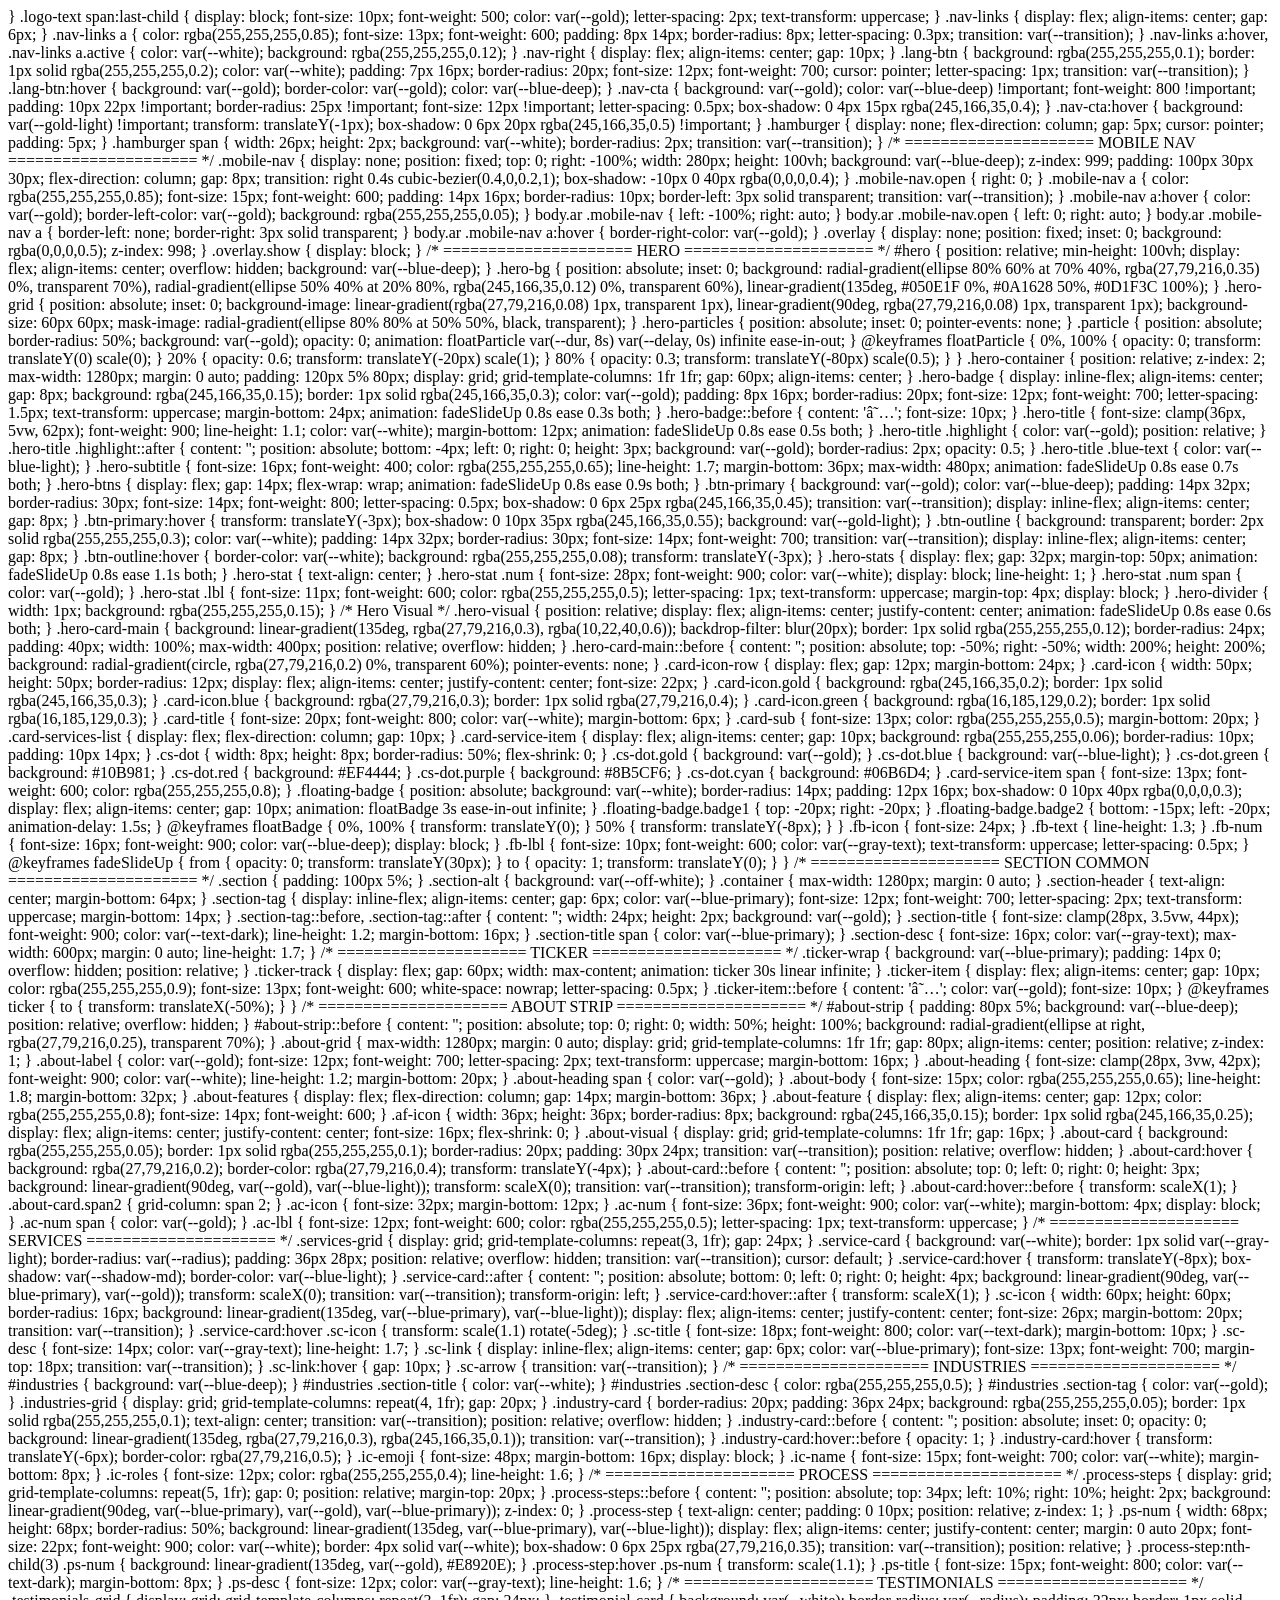
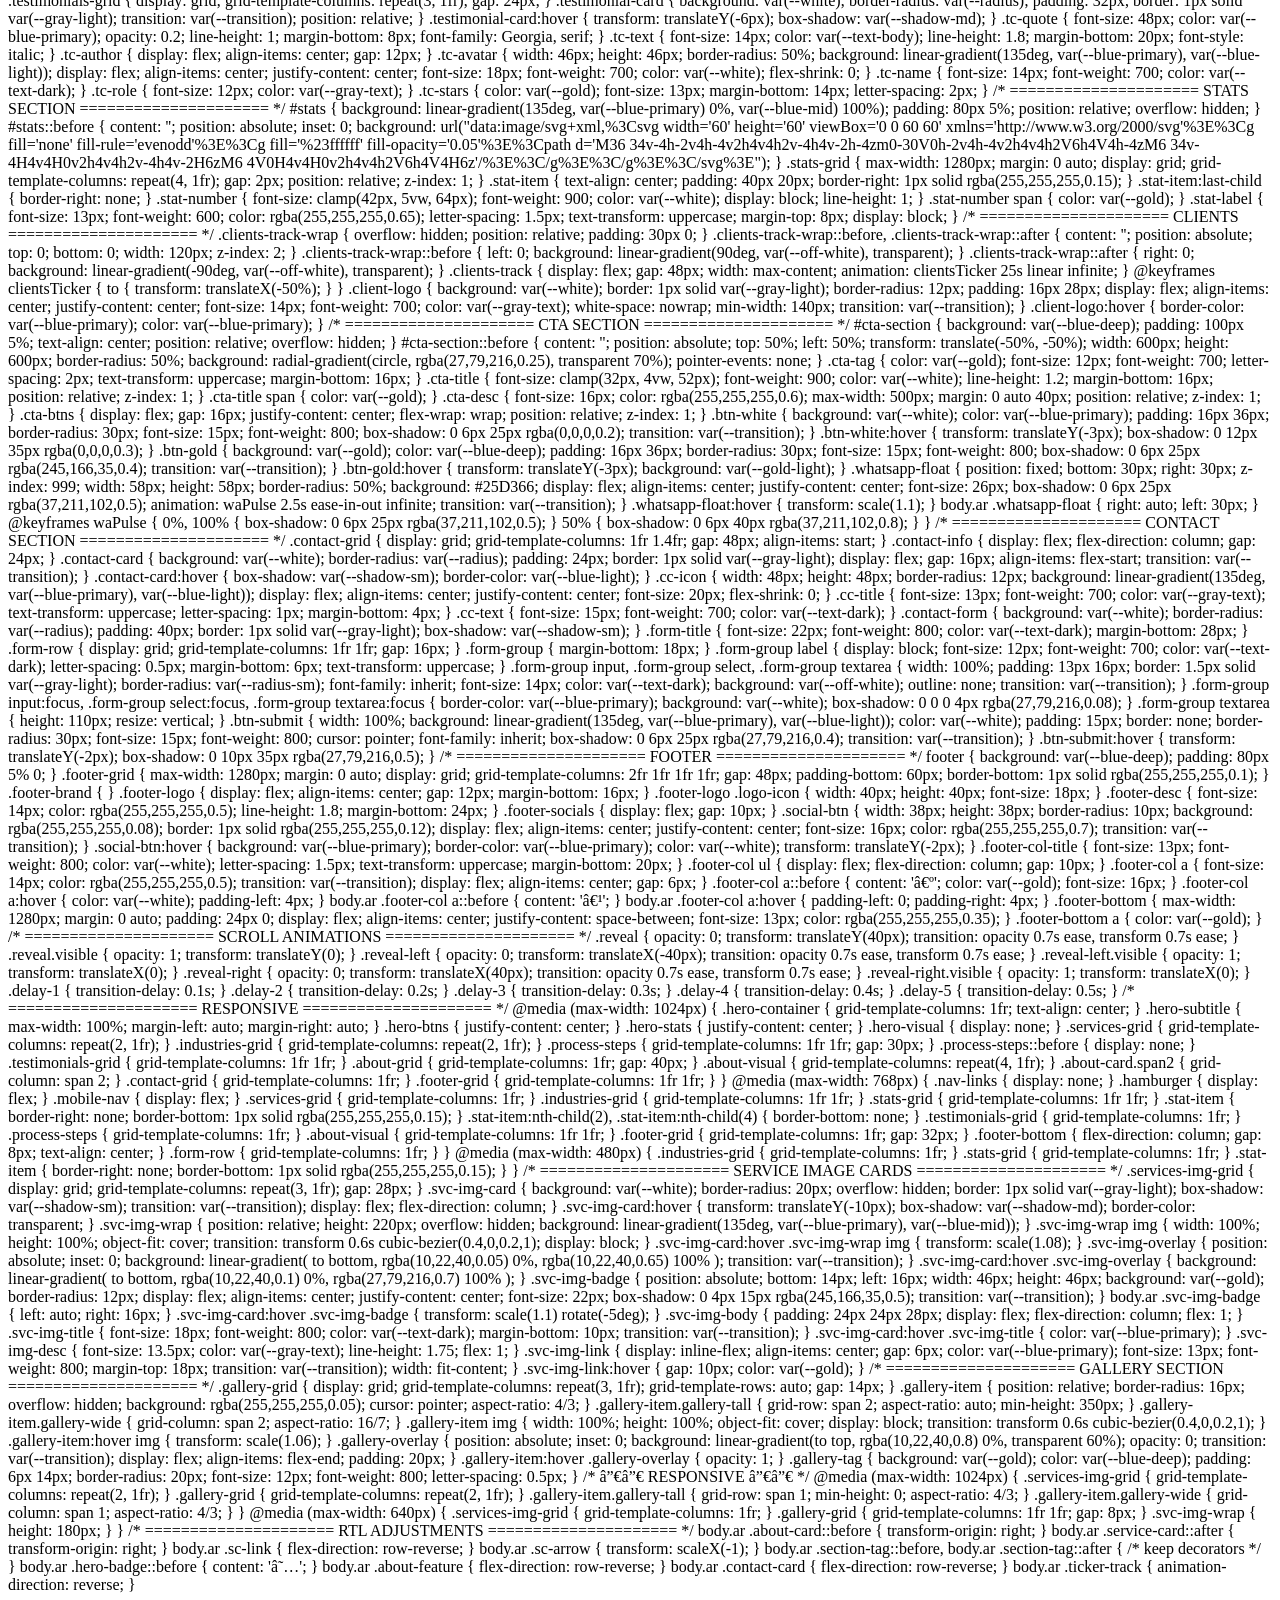
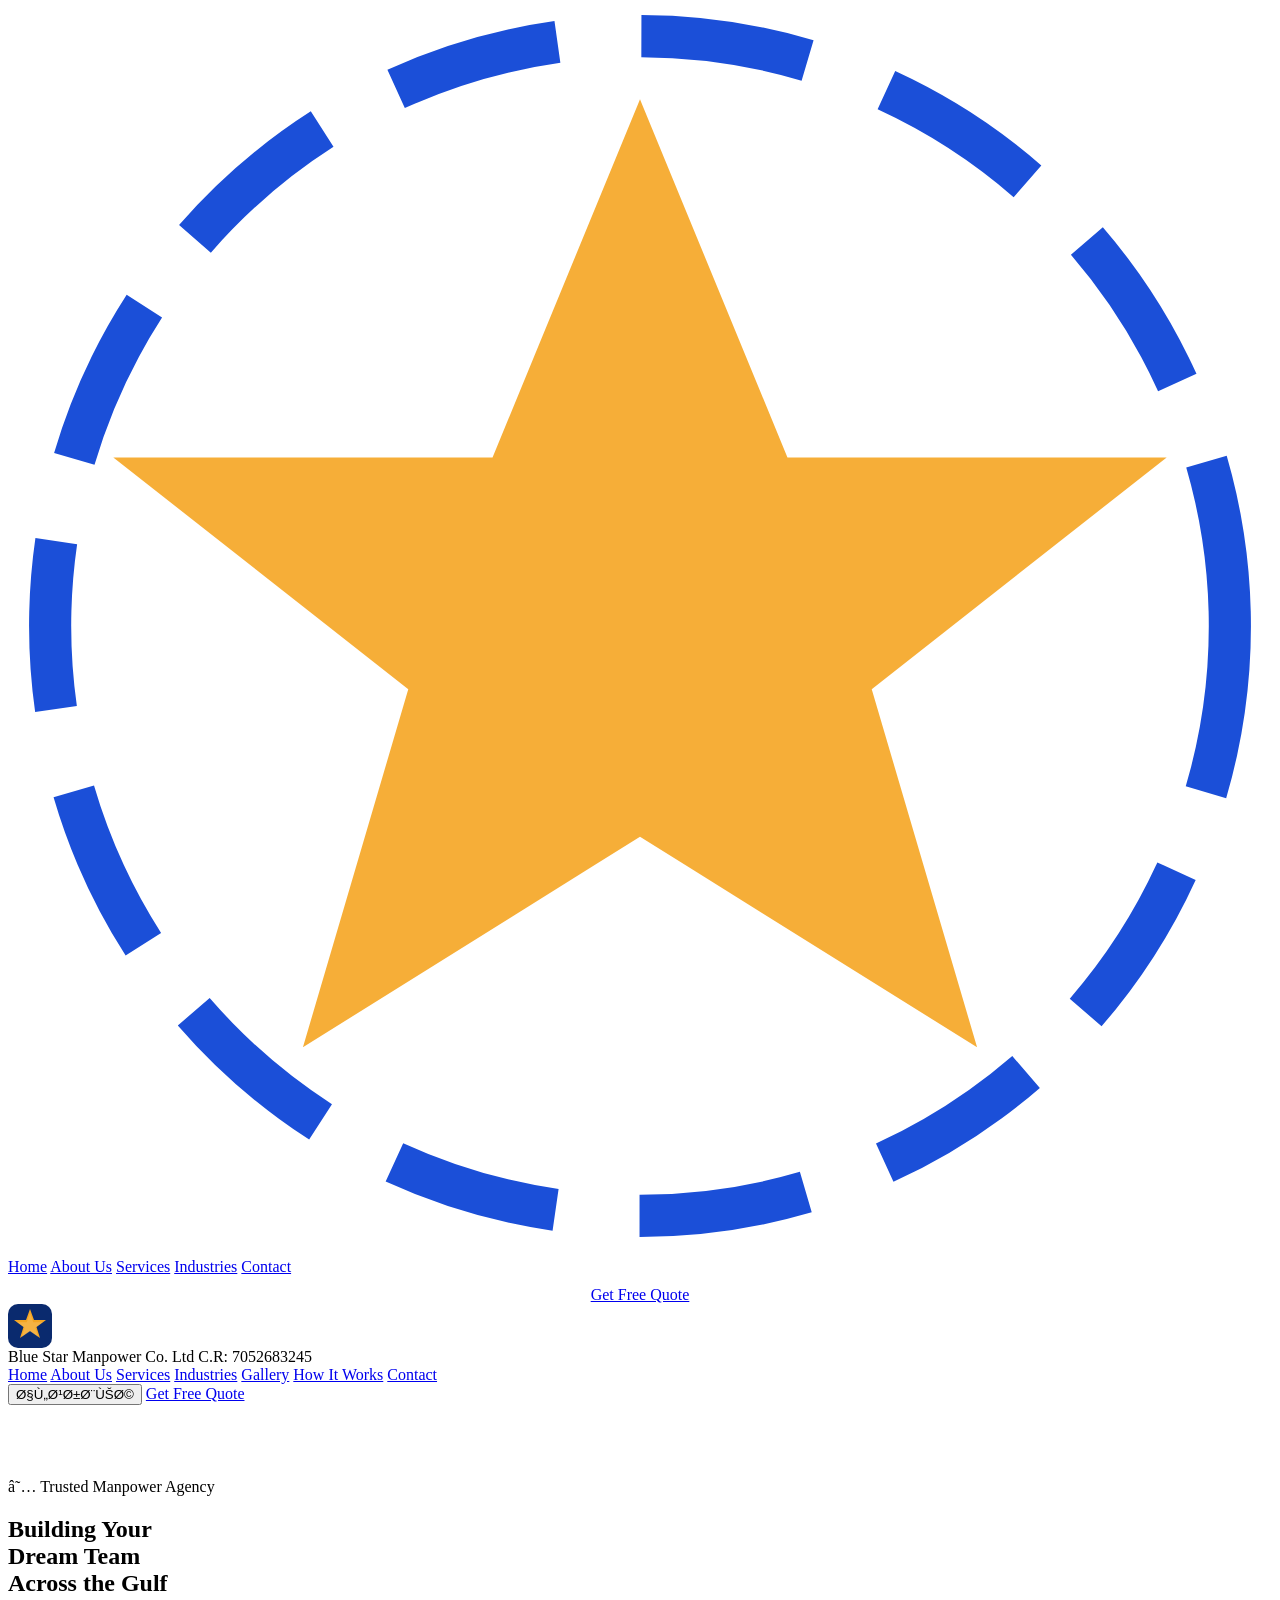
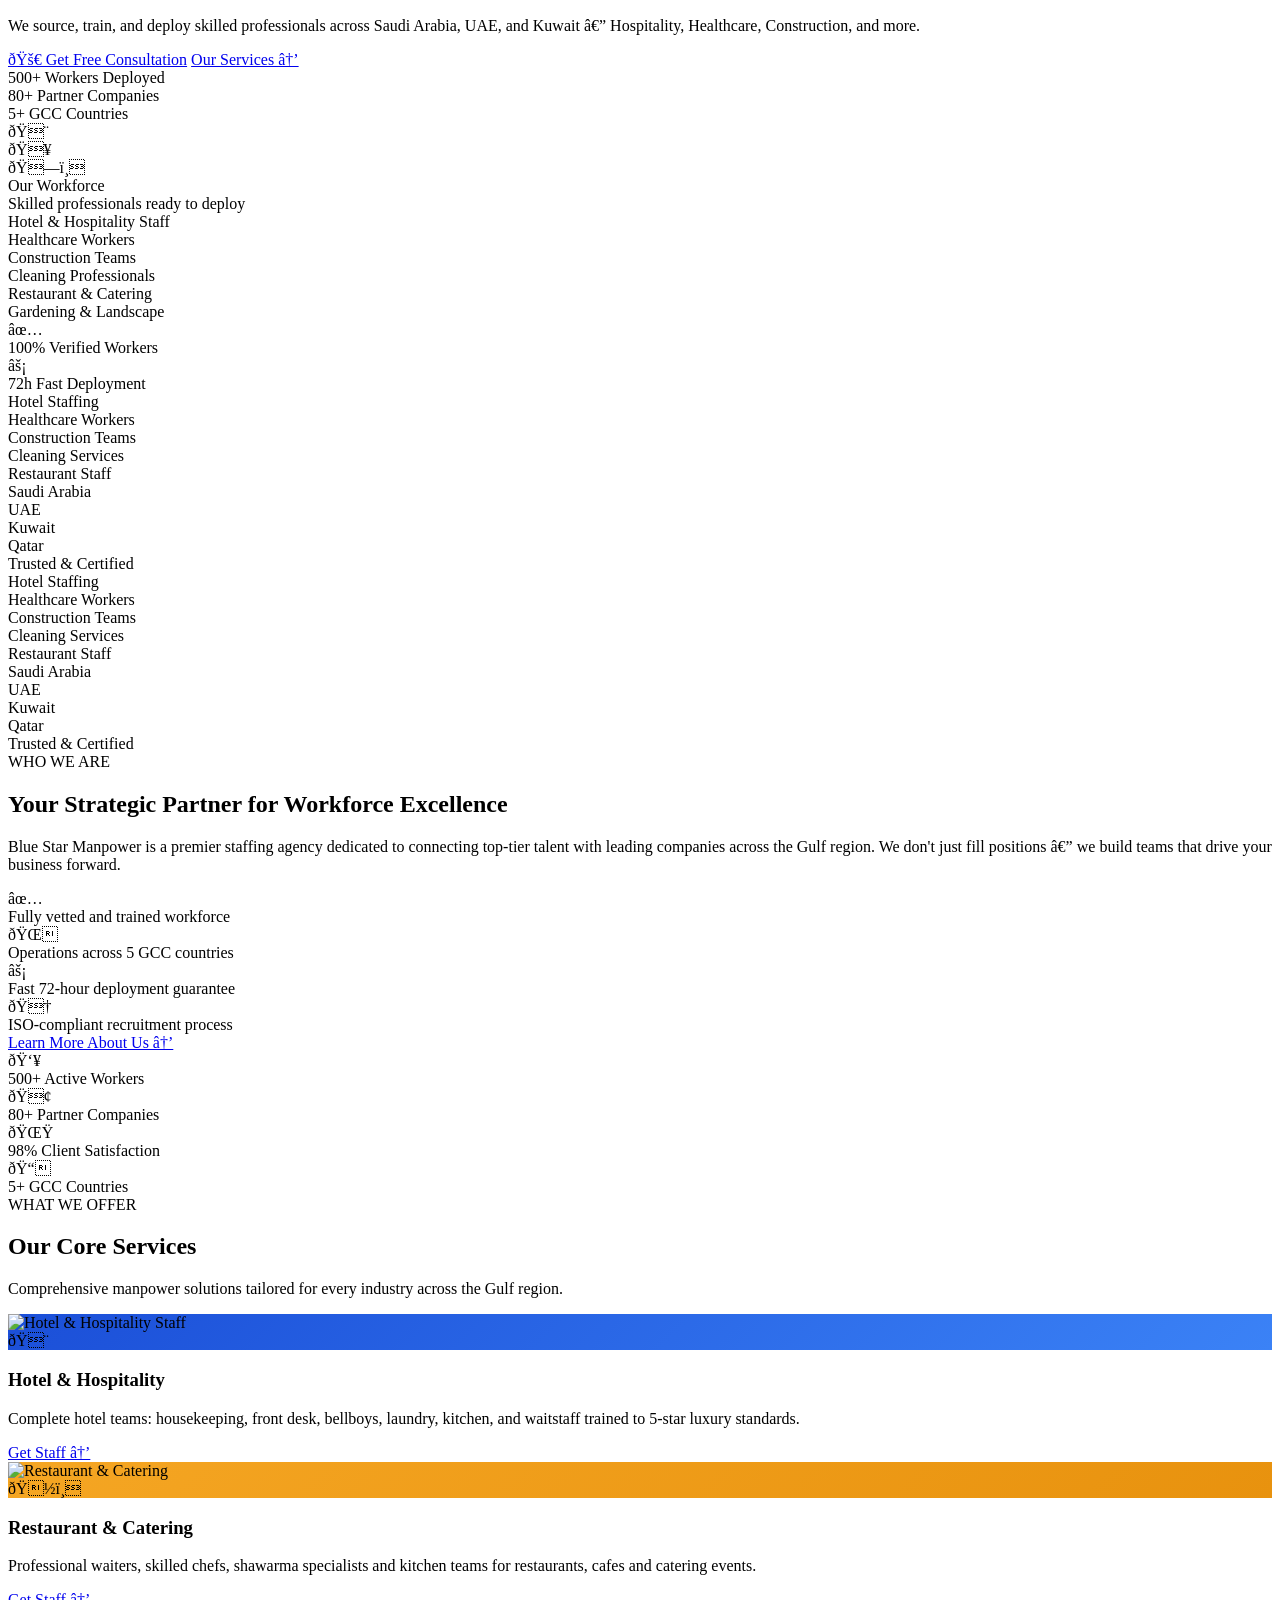
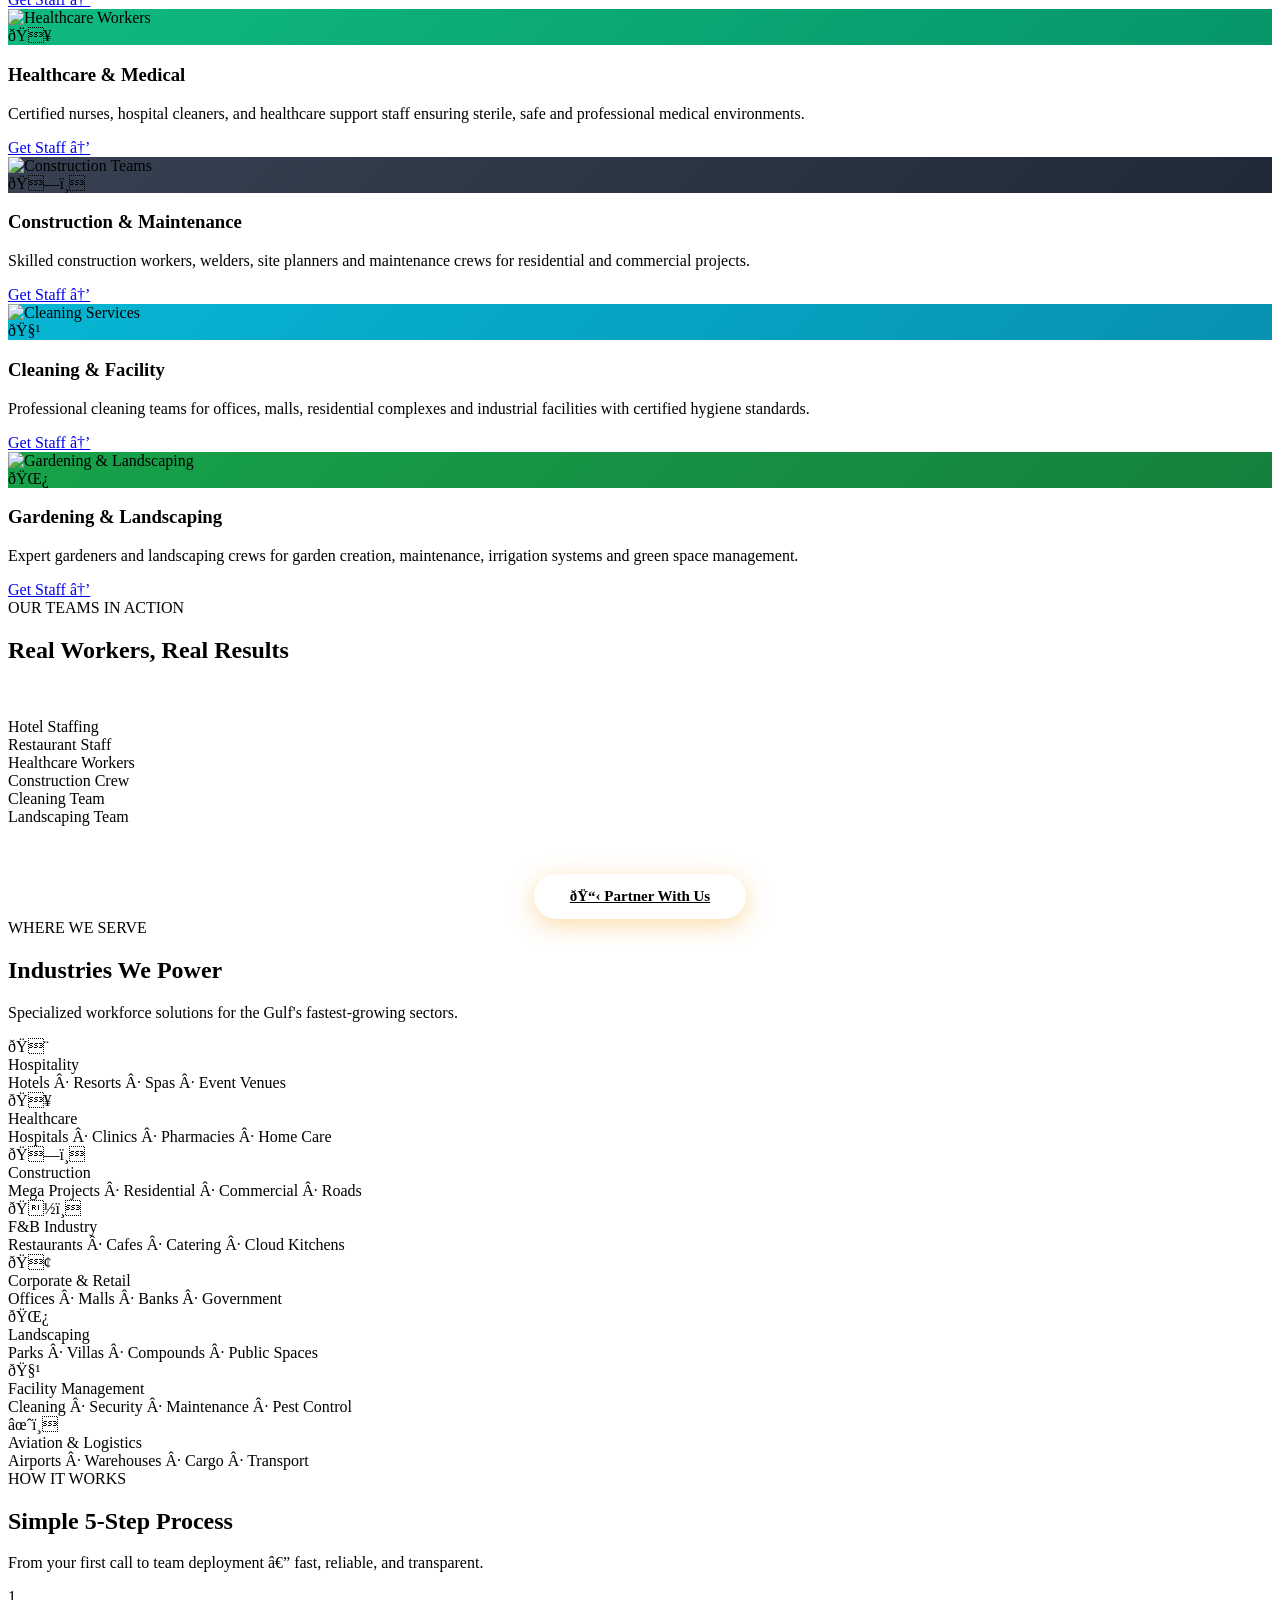
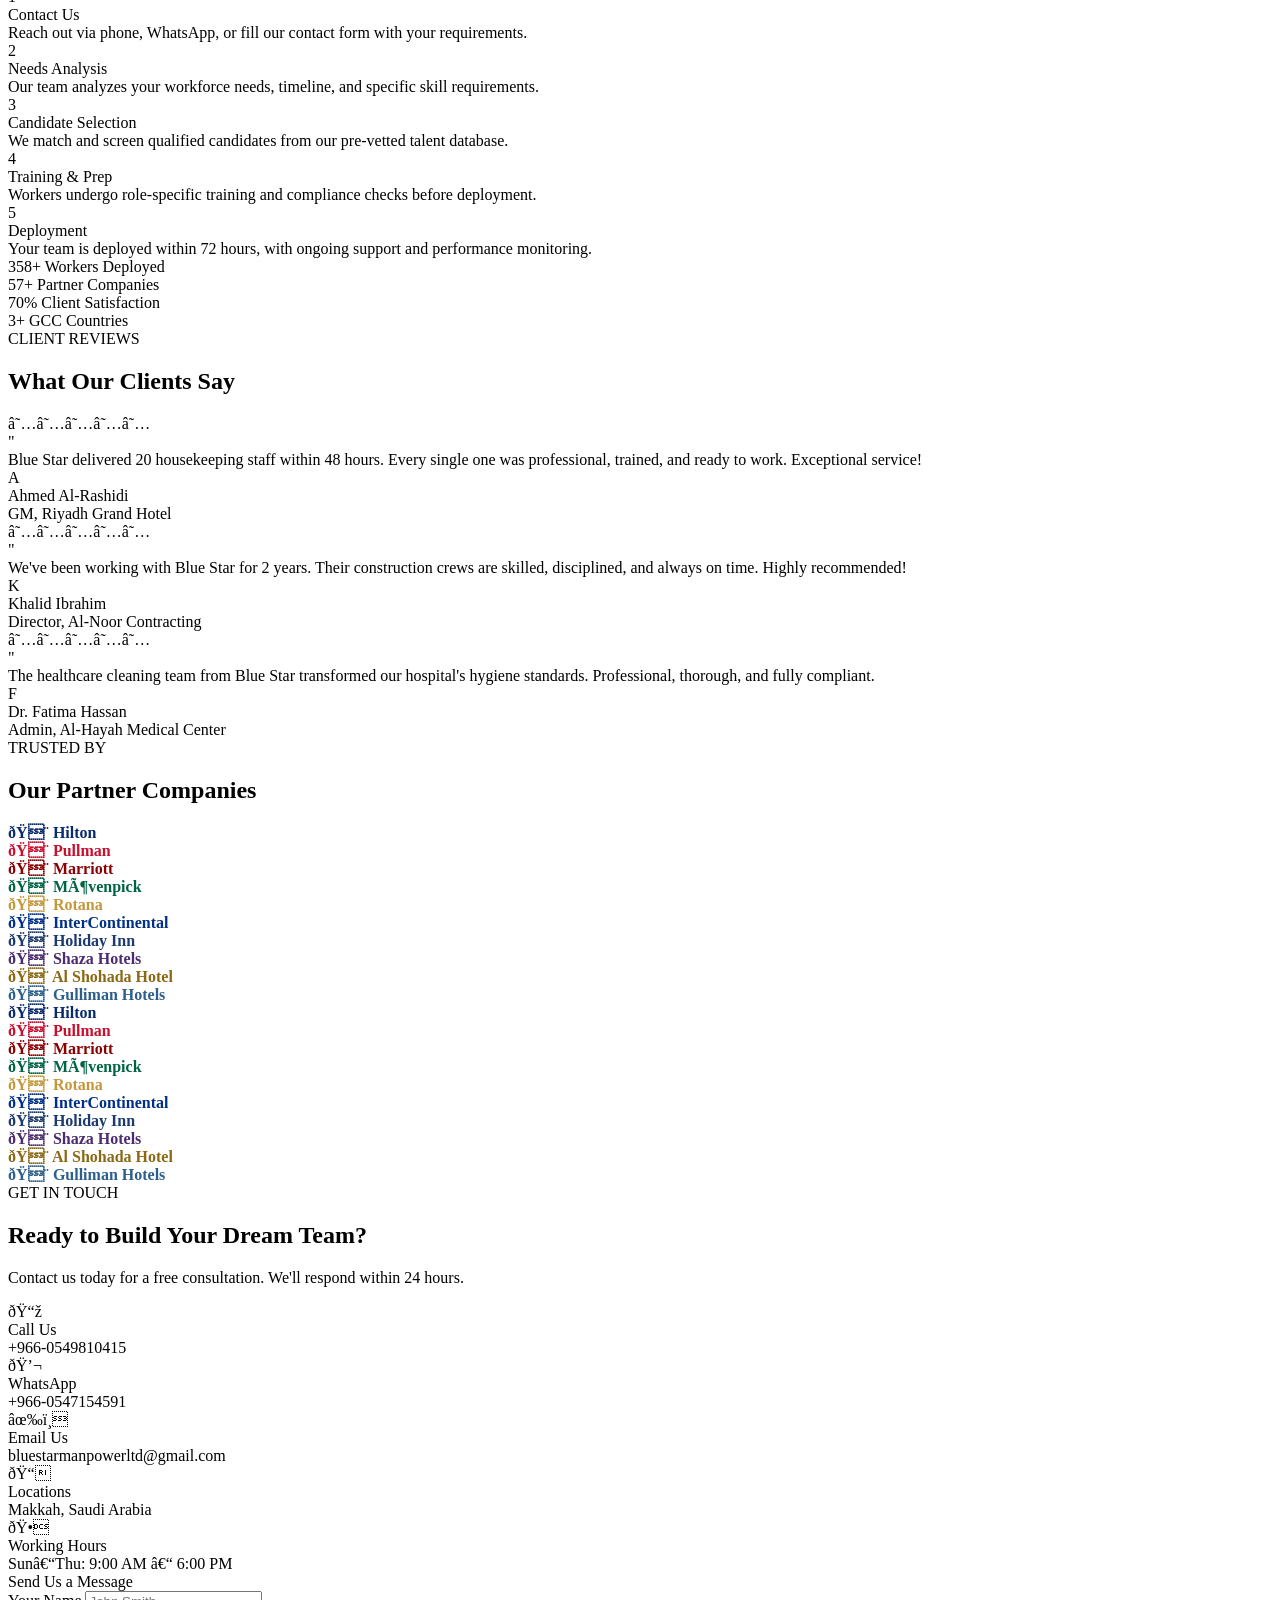
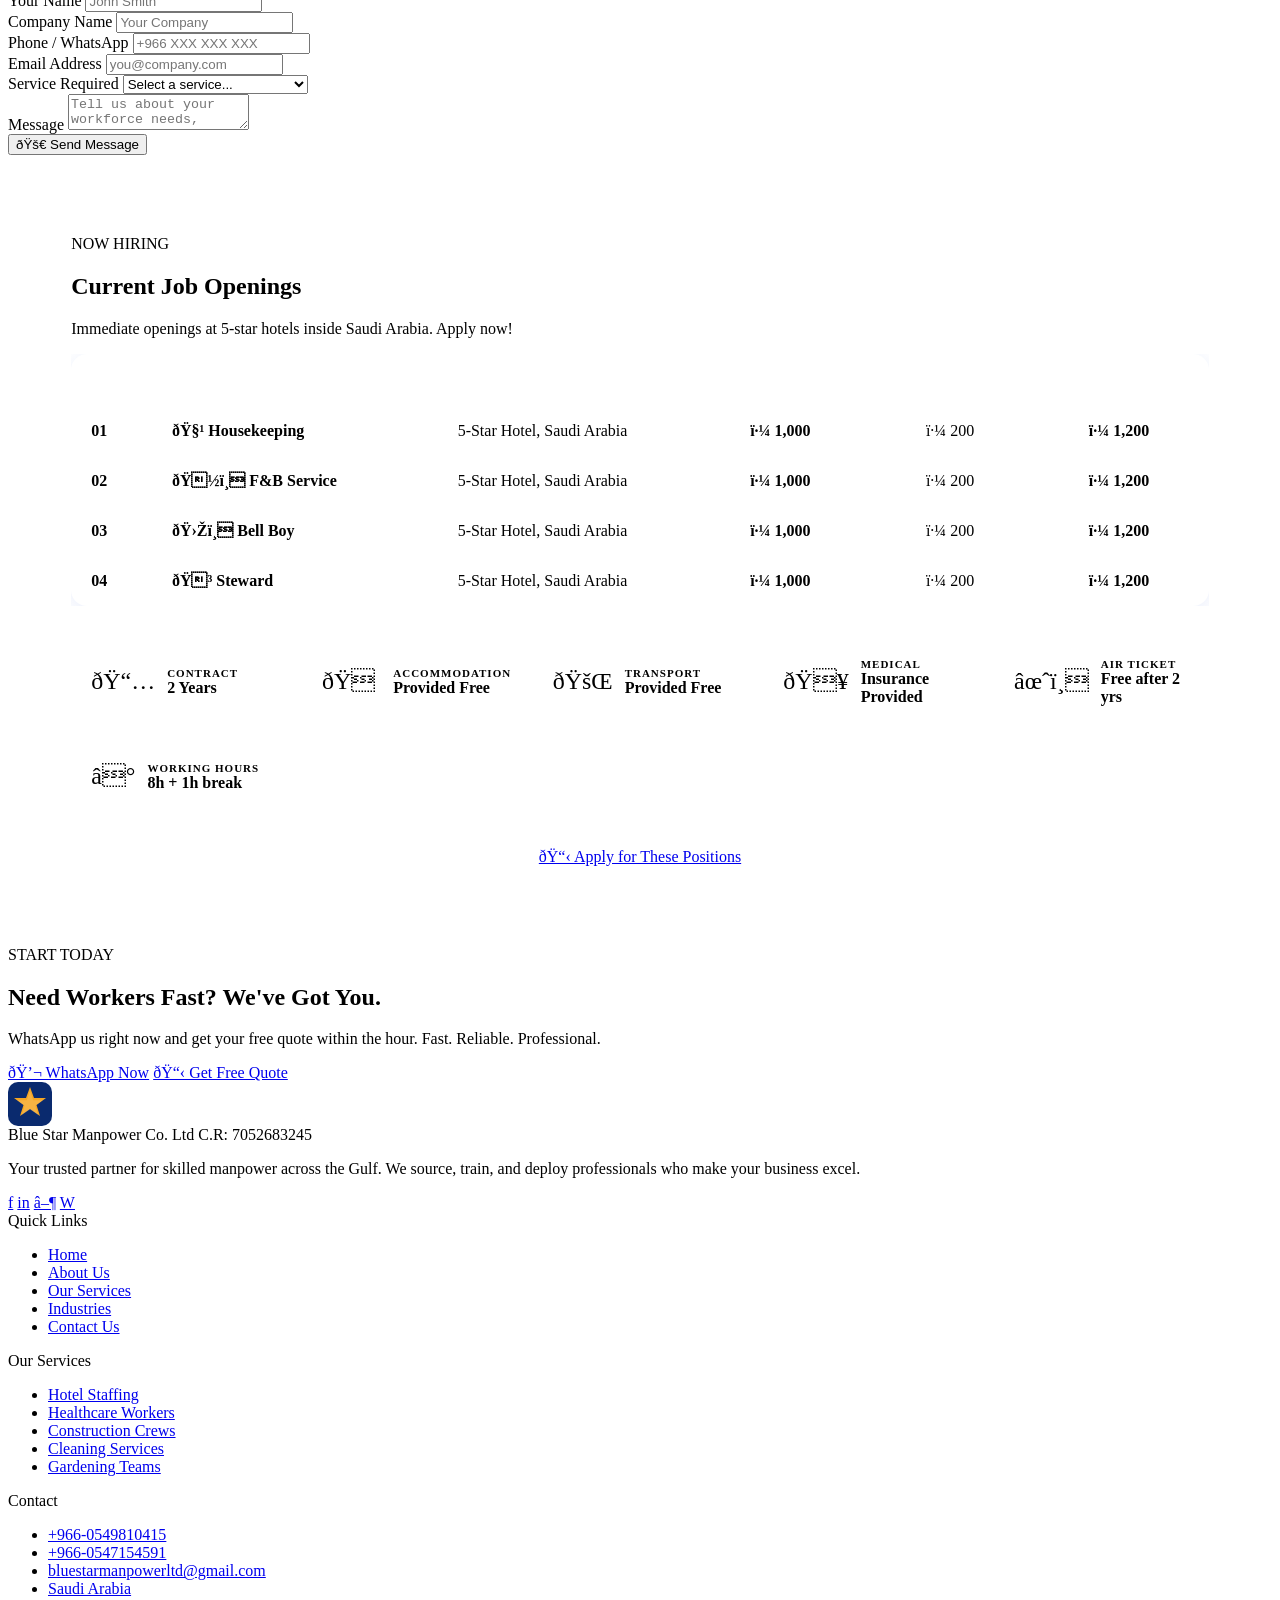
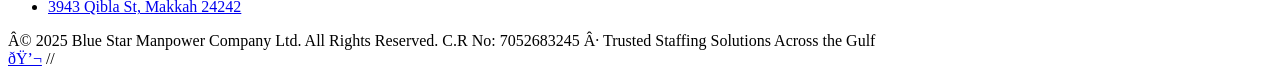
==== commit a7f98902: "section changed" ====
--- a/zdemo.html
+++ b/zdemo.html
@@ -1,4 +1,4 @@
-<!DOCTYPE html>
+<!-- <!DOCTYPE html>
 <html lang="en" dir="ltr">
 <head>
 <meta charset="UTF-8">
@@ -95,7 +95,7 @@
   display: block;
   font-size: 17px; font-weight: 800;
   color: var(--white);
-  letter-spacing: 0.5px;
+  letter-spacing: 0.5px; -->
 }
 .logo-text span:last-child {
   display: block;
@@ -1938,17 +1938,17 @@
   });
 });
 
-// ===================== FORM SUBMIT =====================
-function submitForm() {
-  const btn = document.querySelector('.btn-submit');
-  const isAr = currentLang === 'ar';
-  btn.textContent = isAr ? '✅ تم الإرسال! سنتواصل معك قريباً.' : '✅ Sent! We\'ll contact you soon.';
-  btn.style.background = 'linear-gradient(135deg, #10B981, #059669)';
-  setTimeout(() => {
-    btn.textContent = isAr ? '🚀 إرسال الرسالة' : '🚀 Send Message';
-    btn.style.background = '';
-  }, 4000);
-}
-</script>
-</body>
+// // ===================== FORM SUBMIT =====================
+// function submitForm() {
+//   const btn = document.querySelector('.btn-submit');
+//   const isAr = currentLang === 'ar';
+//   btn.textContent = isAr ? '✅ تم الإرسال! سنتواصل معك قريباً.' : '✅ Sent! We\'ll contact you soon.';
+//   btn.style.background = 'linear-gradient(135deg, #10B981, #059669)';
+//   setTimeout(() => {
+//     btn.textContent = isAr ? '🚀 إرسال الرسالة' : '🚀 Send Message';
+//     btn.style.background = '';
+//   }, 4000);
+// }
+// </script>
+// </body>
 </html>
